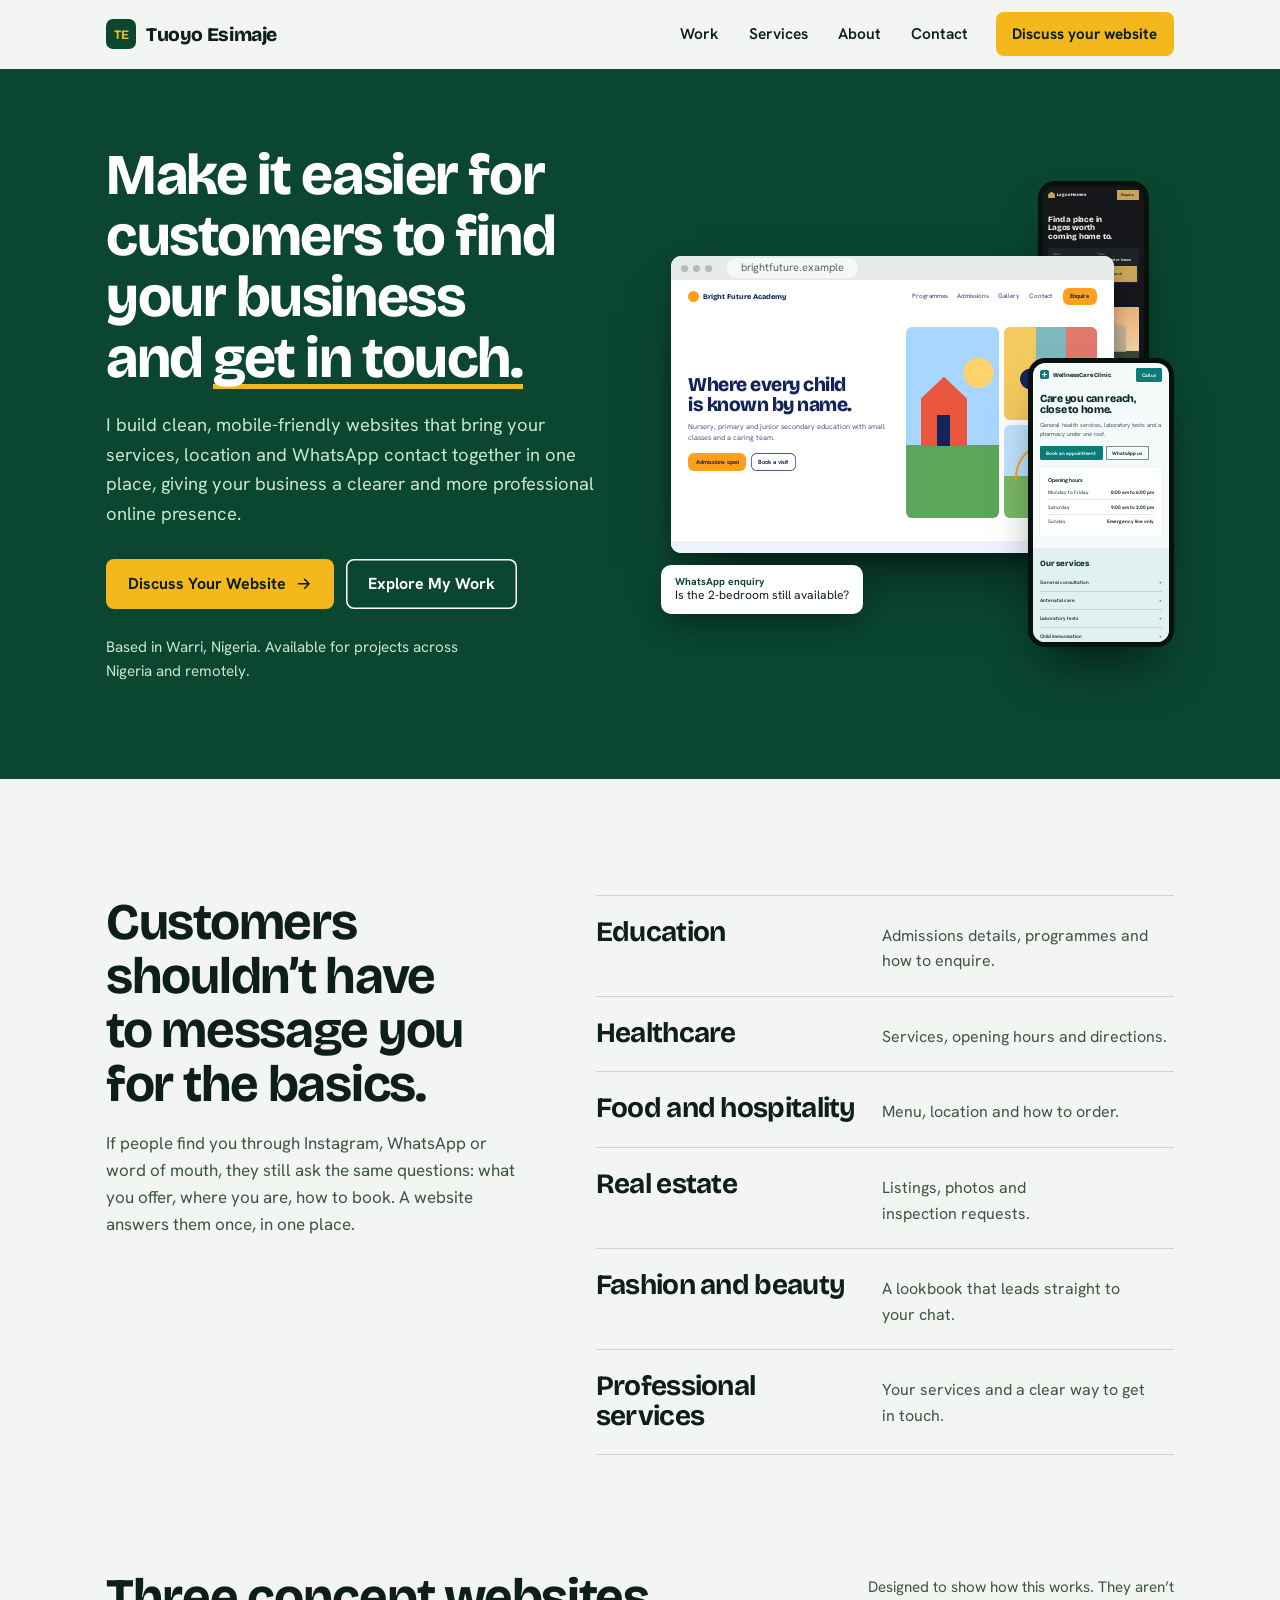
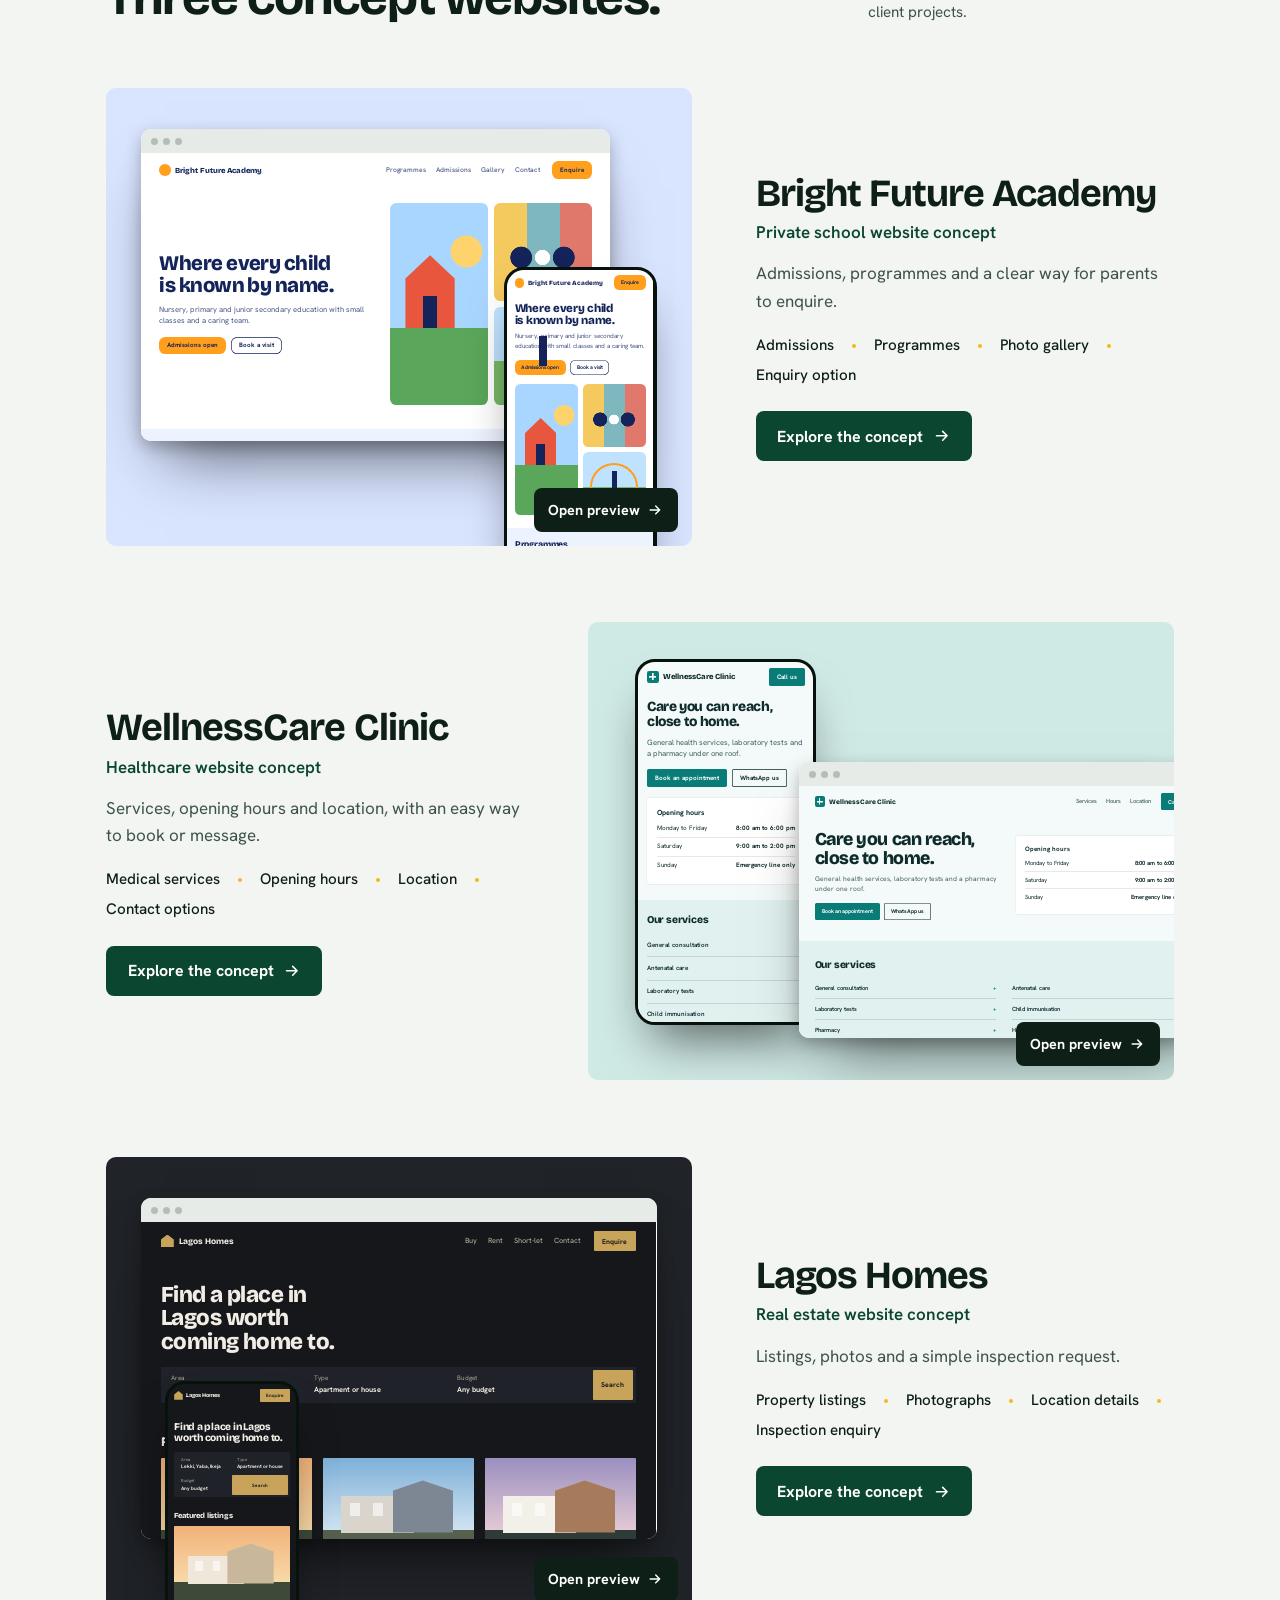
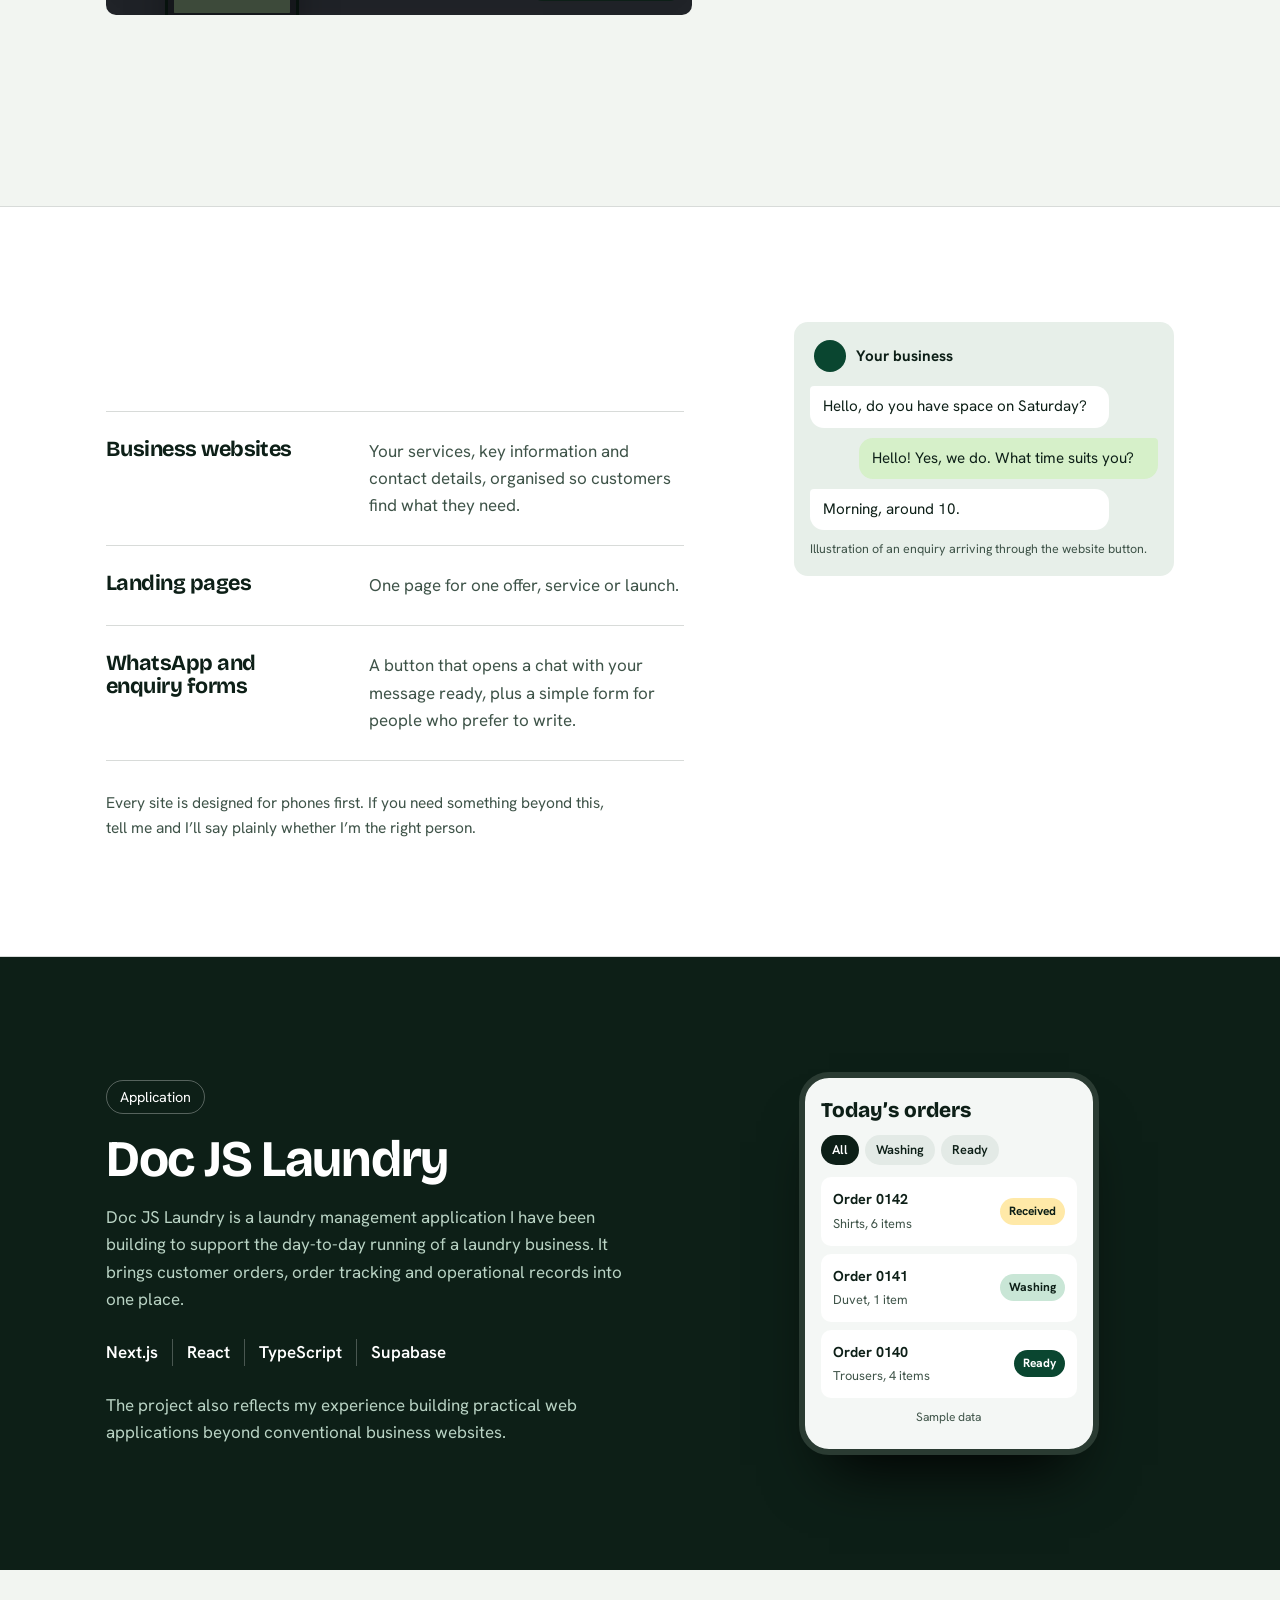
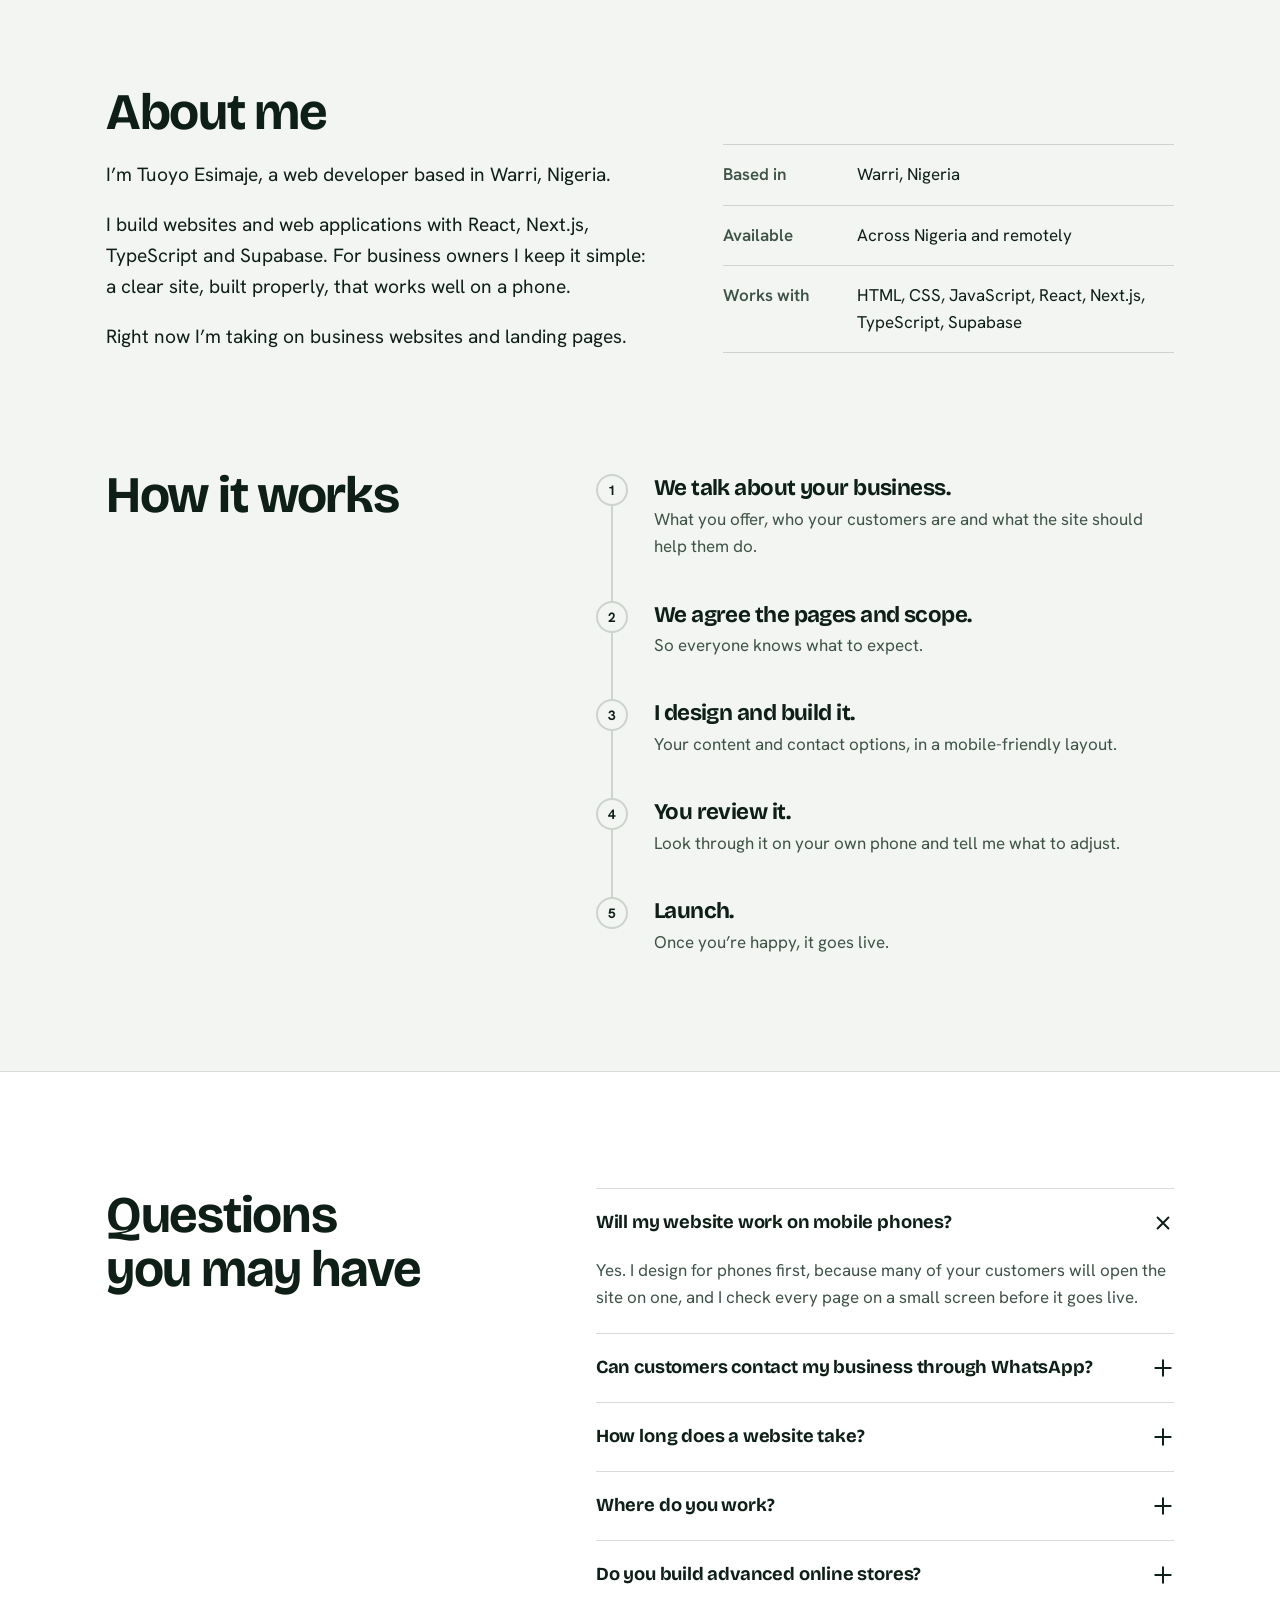
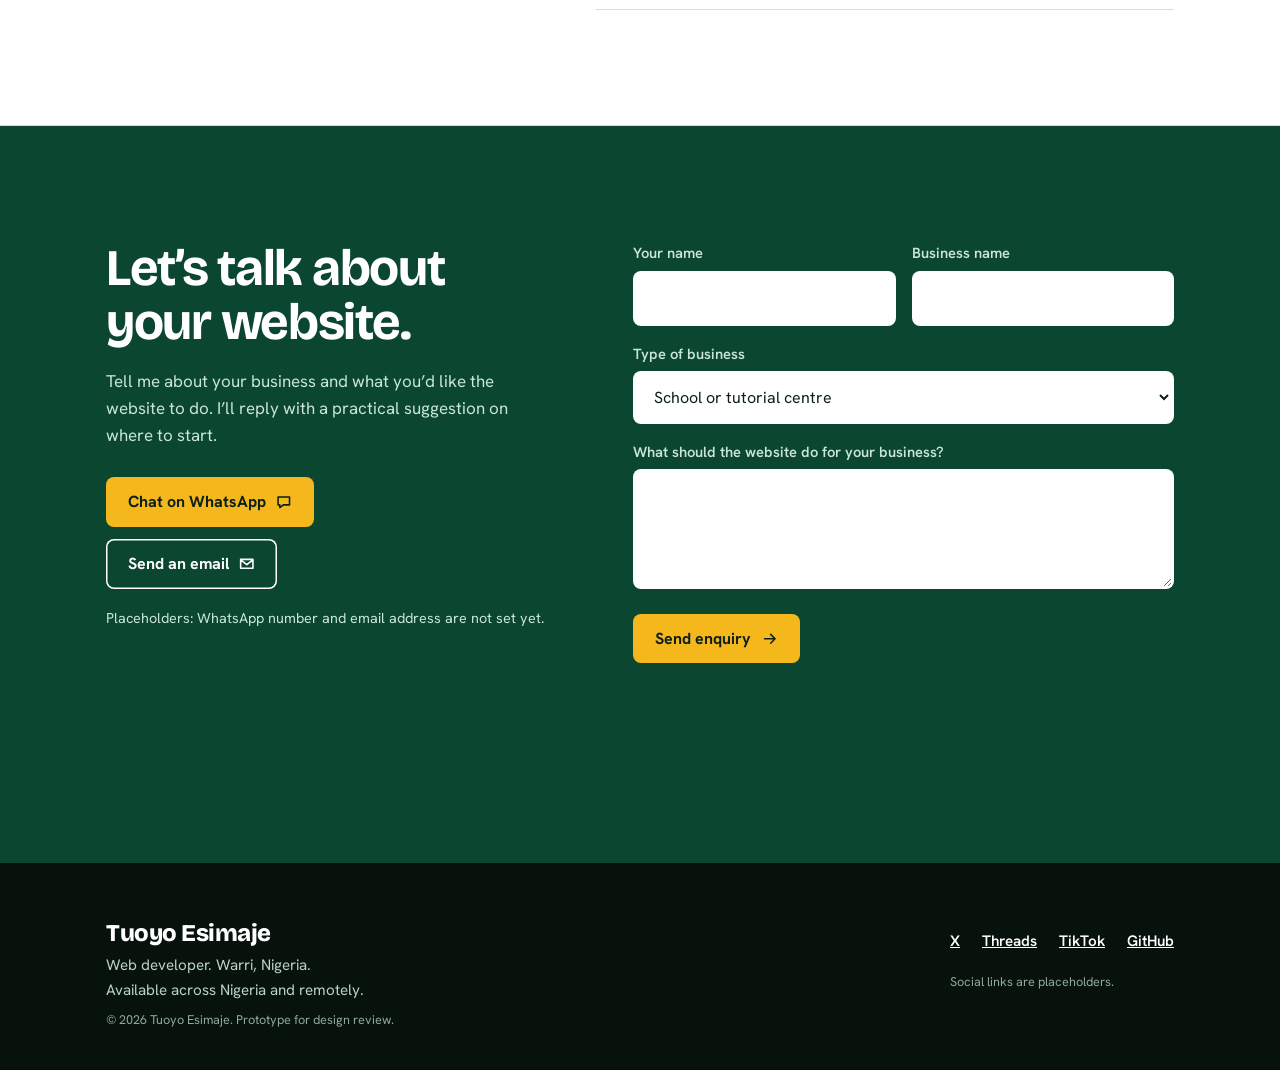
==== index.html @ 5aad0673 "ok" ====
<!doctype html>
<html lang="en">
<head>
<meta charset="utf-8">
<meta name="viewport" content="width=device-width,initial-scale=1,viewport-fit=cover">
<title>Tuoyo Esimaje | Websites for growing businesses</title>
<meta name="description" content="Clean, mobile-friendly business websites with WhatsApp enquiries built in. Based in Warri, Nigeria.">
<meta name="theme-color" content="#f2f5f1">
<link rel="preconnect" href="https://fonts.googleapis.com"><link rel="preconnect" href="https://fonts.gstatic.com" crossorigin>
<link href="https://fonts.googleapis.com/css2?family=Bricolage+Grotesque:opsz,wght@12..96,600..800&family=Hanken+Grotesk:wght@400;500;600;700&display=swap" rel="stylesheet">

<link rel="stylesheet" href="/assets/css/shared.css">
<link rel="stylesheet" href="/assets/css/portfolio.css">
</head>
<body>
<svg width="0" height="0" aria-hidden="true" class="inline-bb6a43fd"><symbol id="ar" viewBox="0 0 20 20"><path d="M4 10h12M11 5l5 5-5 5"/></symbol><symbol id="ch" viewBox="0 0 20 20"><path d="M3.5 4.5h13v9h-7l-4 3v-3h-2z"/></symbol><symbol id="ml" viewBox="0 0 20 20"><path d="M3 5h14v10H3zM3 5.5l7 5.5 7-5.5"/></symbol><symbol id="pl" viewBox="0 0 20 20"><path d="M10 3v14M3 10h14"/></symbol></svg>
<a class="skip" href="#main">Skip to content</a>
<header class="hd" id="top"><div class="w">
<a class="br" href="#top"><b>TE</b>Tuoyo Esimaje</a>
<nav class="nv" aria-label="Primary"><a href="#work">Work</a><a href="#services">Services</a><a href="#about">About</a><a href="#contact">Contact</a></nav>
<a class="btn y sm" href="#contact"><span class="lg">Discuss your website</span><span class="sh">Contact</span></a>
<button class="mb" aria-expanded="false" aria-controls="mm" aria-label="Open menu"><span></span><span></span></button>
</div></header>
<div class="mm dk" id="mm" inert><a href="#work" class="inline-c5cbe49e">Work</a><a href="#services" class="inline-3ea8828d">Services</a><a href="#about" class="inline-b9d41cea">About</a><a href="#contact" class="inline-95a02a9f">Contact</a><a class="btn y inline-a62b2819" href="#contact">Discuss your website <svg class="i"><use href="#ar"/></svg></a></div>

<main id="main">
<section class="hero dk" aria-labelledby="h1"><div class="w">
<div>
<h1 id="h1" class="e inline-c5cbe49e">Make it easier for customers to find your business and <span class="mk">get in touch.</span></h1>
<p class="s e inline-3ea8828d">I build clean, mobile-friendly websites that bring your services, location and WhatsApp contact together in one place, giving your business a clearer and more professional online presence.</p>
<div class="cta e inline-b9d41cea"><a class="btn y" href="#contact">Discuss Your Website <svg class="i"><use href="#ar"/></svg></a><a class="btn o" href="#work">Explore My Work</a></div>
<p class="sm2 e inline-95a02a9f">Based in Warri, Nigeria. Available for projects across Nigeria and remotely.</p>
</div>
<div class="stage" id="stage" aria-label="Three website concepts shown on desktop and phone screens" role="img">
<div class="ly c inline-c5cbe49e"><div class="phn"><div class="fit" data-p="homes" data-m="1"></div></div></div>
<div class="ly a inline-3ea8828d"><div class="dvd"><div class="bar"><i></i><i></i><i></i><span>brightfuture.example</span></div><div class="fit" data-p="school"></div></div></div>
<div class="ly b inline-b9d41cea"><div class="phn"><div class="fit" data-p="clinic" data-m="1"></div></div></div>
<div class="ly n inline-95a02a9f"><b>WhatsApp enquiry</b>Is the 2-bedroom still available?</div>
</div>
</div></section>

<section class="sec" aria-labelledby="hh"><div class="w hp">
<div><h2 id="hh" class="rv">Customers shouldn’t have to message you for the basics.</h2><p class="rv">If people find you through Instagram, WhatsApp or word of mouth, they still ask the same questions: what you offer, where you are, how to book. A website answers them once, in one place.</p></div>
<ul class="ix" data-st>
<li class="rv"><h3>Education</h3><p>Admissions details, programmes and how to enquire.</p></li>
<li class="rv"><h3>Healthcare</h3><p>Services, opening hours and directions.</p></li>
<li class="rv"><h3>Food and hospitality</h3><p>Menu, location and how to order.</p></li>
<li class="rv"><h3>Real estate</h3><p>Listings, photos and inspection requests.</p></li>
<li class="rv"><h3>Fashion and beauty</h3><p>A lookbook that leads straight to your chat.</p></li>
<li class="rv"><h3>Professional services</h3><p>Your services and a clear way to get in touch.</p></li>
</ul></div></section>

<section class="sec inline-4260ebea" id="work" aria-labelledby="wh"><div class="w">
<div class="wh"><h2 id="wh" class="rv">Three concept websites.</h2><p class="rv">Designed to show how this works. They aren’t client projects.</p></div>
<article class="wk" data-c="school"><div class="wkS s1 rv"><div class="dvd" inert><div class="bar"><i></i><i></i><i></i></div><div class="fit" data-p="school"></div></div><div class="phn" inert><div class="fit" data-p="school" data-m="1"></div></div><button class="ex" data-open="school">Open preview <svg class="i"><use href="#ar"/></svg></button></div>
<div class="tx rv"><h3>Bright Future Academy</h3><div class="ty">Private school website concept</div><p>Admissions, programmes and a clear way for parents to enquire.</p><ul><li>Admissions</li><li>Programmes</li><li>Photo gallery</li><li>Enquiry option</li></ul><button class="btn k" data-open="school">Explore the concept <svg class="i"><use href="#ar"/></svg></button></div></article>
<article class="wk r" data-c="clinic"><div class="wkS s2 rv"><div class="phn" inert><div class="fit" data-p="clinic" data-m="1"></div></div><div class="dvd" inert><div class="bar"><i></i><i></i><i></i></div><div class="fit" data-p="clinic"></div></div><button class="ex" data-open="clinic">Open preview <svg class="i"><use href="#ar"/></svg></button></div>
<div class="tx rv"><h3>WellnessCare Clinic</h3><div class="ty">Healthcare website concept</div><p>Services, opening hours and location, with an easy way to book or message.</p><ul><li>Medical services</li><li>Opening hours</li><li>Location</li><li>Contact options</li></ul><button class="btn k" data-open="clinic">Explore the concept <svg class="i"><use href="#ar"/></svg></button></div></article>
<article class="wk" data-c="homes"><div class="wkS s3 rv"><div class="dvd" inert><div class="bar"><i></i><i></i><i></i></div><div class="fit" data-p="homes"></div></div><div class="phn" inert><div class="fit" data-p="homes" data-m="1"></div></div><button class="ex" data-open="homes">Open preview <svg class="i"><use href="#ar"/></svg></button></div>
<div class="tx rv"><h3>Lagos Homes</h3><div class="ty">Real estate website concept</div><p>Listings, photos and a simple inspection request.</p><ul><li>Property listings</li><li>Photographs</li><li>Location details</li><li>Inspection enquiry</li></ul><button class="btn k" data-open="homes">Explore the concept <svg class="i"><use href="#ar"/></svg></button></div></article>
</div></section>

<section class="sec sv" id="services" aria-labelledby="sh"><div class="w svg">
<div><h2 id="sh" class="rv">What I build</h2>
<div class="svl" data-st>
<div class="rv"><h3>Business websites</h3><p>Your services, key information and contact details, organised so customers find what they need.</p></div>
<div class="rv"><h3>Landing pages</h3><p>One page for one offer, service or launch.</p></div>
<div class="rv"><h3>WhatsApp and enquiry forms</h3><p>A button that opens a chat with your message ready, plus a simple form for people who prefer to write.</p></div>
</div>
<p class="note rv">Every site is designed for phones first. If you need something beyond this, tell me and I’ll say plainly whether I’m the right person.</p></div>
<div class="wa rv" aria-label="Illustration of a WhatsApp enquiry"><header><i></i>Your business</header>
<div class="bub inline-c5cbe49e">Hello, do you have space on Saturday?</div><div class="bub me inline-3ea8828d">Hello! Yes, we do. What time suits you?</div><div class="bub inline-b9d41cea">Morning, around 10.</div><small>Illustration of an enquiry arriving through the website button.</small></div>
</div></section>

<section class="sec ld dk" aria-labelledby="lh"><div class="w ldg">
<div><span class="pill rv">Application</span><h2 id="lh" class="rv inline-86de7ac6">Doc JS Laundry</h2>
<p class="rv">Doc JS Laundry is a laundry management application I have been building to support the day-to-day running of a laundry business. It brings customer orders, order tracking and operational records into one place.</p>
<div class="stk rv"><span>Next.js</span><span>React</span><span>TypeScript</span><span>Supabase</span></div>
<p class="rv inline-d462248a">The project also reflects my experience building practical web applications beyond conventional business websites.</p></div>
<div class="app rv" role="img" aria-label="Sample screen from the Doc JS Laundry app"><h4>Today’s orders</h4><div class="tb"><span>All</span><span>Washing</span><span>Ready</span></div>
<div class="od"><div><b>Order 0142</b><em>Shirts, 6 items</em></div><span class="k1">Received</span></div>
<div class="od"><div><b>Order 0141</b><em>Duvet, 1 item</em></div><span class="k2">Washing</span></div>
<div class="od"><div><b>Order 0140</b><em>Trousers, 4 items</em></div><span class="k3">Ready</span></div><small>Sample data</small></div>
</div></section>

<section class="sec" id="about" aria-labelledby="ah"><div class="w ab">
<div class="bd"><h2 id="ah" class="rv">About me</h2>
<p class="rv">I’m Tuoyo Esimaje, a web developer based in Warri, Nigeria.</p>
<p class="rv">I build websites and web applications with React, Next.js, TypeScript and Supabase. For business owners I keep it simple: a clear site, built properly, that works well on a phone.</p>
<p class="rv">Right now I’m taking on business websites and landing pages.</p></div>
<dl class="rv"><div><dt>Based in</dt><dd>Warri, Nigeria</dd></div><div><dt>Available</dt><dd>Across Nigeria and remotely</dd></div><div><dt>Works with</dt><dd>HTML, CSS, JavaScript, React, Next.js, TypeScript, Supabase</dd></div></dl>
</div></section>

<section class="sec inline-4260ebea" id="process" aria-labelledby="ph"><div class="w pr">
<div><h2 id="ph" class="rv">How it works</h2><p class="rv inline-97447517">Five steps, with you involved throughout.</p></div>
<div class="tl" id="tl"><i class="fl"></i>
<div class="st" data-n="1"><h3>We talk about your business.</h3><p>What you offer, who your customers are and what the site should help them do.</p></div>
<div class="st" data-n="2"><h3>We agree the pages and scope.</h3><p>So everyone knows what to expect.</p></div>
<div class="st" data-n="3"><h3>I design and build it.</h3><p>Your content and contact options, in a mobile-friendly layout.</p></div>
<div class="st" data-n="4"><h3>You review it.</h3><p>Look through it on your own phone and tell me what to adjust.</p></div>
<div class="st" data-n="5"><h3>Launch.</h3><p>Once you’re happy, it goes live.</p></div>
</div></div></section>

<section class="sec fq" aria-labelledby="fh"><div class="w fqg">
<h2 id="fh" class="rv">Questions you may have</h2>
<div id="faq">
<div class="q o"><h3><button aria-expanded="true" aria-controls="a1" id="b1">Will my website work on mobile phones? <svg class="i"><use href="#pl"/></svg></button></h3><div class="pn2" id="a1" role="region" aria-labelledby="b1"><div><p>Yes. I design for phones first, because many of your customers will open the site on one, and I check every page on a small screen before it goes live.</p></div></div></div>
<div class="q"><h3><button aria-expanded="false" aria-controls="a2" id="b2">Can customers contact my business through WhatsApp? <svg class="i"><use href="#pl"/></svg></button></h3><div class="pn2" id="a2" role="region" aria-labelledby="b2"><div><p>Yes. I add a button that opens a WhatsApp chat with your business, with a ready-written message if you like. You will need a WhatsApp number for the business.</p></div></div></div>
<div class="q"><h3><button aria-expanded="false" aria-controls="a3" id="b3">How long does a website take? <svg class="i"><use href="#pl"/></svg></button></h3><div class="pn2" id="a3" role="region" aria-labelledby="b3"><div><p>It depends on the size of the site and how quickly your photos and information reach me. After we talk, I will give you a realistic timeframe before any work starts.</p></div></div></div>
<div class="q"><h3><button aria-expanded="false" aria-controls="a4" id="b4">Where do you work? <svg class="i"><use href="#pl"/></svg></button></h3><div class="pn2" id="a4" role="region" aria-labelledby="b4"><div><p>I’m based in Warri. I work with businesses across Nigeria and remotely, over WhatsApp, calls and email.</p></div></div></div>
<div class="q"><h3><button aria-expanded="false" aria-controls="a5" id="b5">Do you build advanced online stores? <svg class="i"><use href="#pl"/></svg></button></h3><div class="pn2" id="a5" role="region" aria-labelledby="b5"><div><p>Not at the moment. My focus is business websites and landing pages. If you need a full store, tell me what you have in mind and I’ll tell you honestly whether it’s a fit.</p></div></div></div>
</div></div></section>

<section class="sec ct dk" id="contact" aria-labelledby="ch"><div class="w ctg">
<div><h2 id="ch" class="rv">Let’s talk about your website.</h2><p class="rv">Tell me about your business and what you’d like the website to do. I’ll reply with a practical suggestion on where to start.</p>
<div class="cta rv"><a class="btn y" href="#" data-wa>Chat on WhatsApp <svg class="i"><use href="#ch"/></svg></a><a class="btn o" href="mailto:EMAIL_PLACEHOLDER@example.com" data-mail>Send an email <svg class="i"><use href="#ml"/></svg></a></div>
<p class="ph3 rv inline-efea5fc7">Placeholders: WhatsApp number and email address are not set yet.</p></div>
<form class="rv" id="f" novalidate>
<div class="half"><label for="n">Your name</label><input id="n" name="n" autocomplete="name" required></div>
<div class="half"><label for="bn">Business name</label><input id="bn" name="bn" autocomplete="organization"></div>
<div class="f"><label for="bt">Type of business</label><select id="bt"><option>School or tutorial centre</option><option>Clinic or healthcare</option><option>Restaurant or food business</option><option>Real estate</option><option>Fashion or beauty</option><option>Professional services</option><option>Other</option></select></div>
<div class="f"><label for="m">What should the website do for your business?</label><textarea id="m" required></textarea></div>
<div class="f"><button class="btn y" type="submit">Send enquiry <svg class="i"><use href="#ar"/></svg></button></div>
<p class="fm" id="fm" role="status"></p>
</form></div></section>
</main>

<footer class="ft dk"><div class="w"><div><strong>Tuoyo Esimaje</strong>Web developer. Warri, Nigeria.<br>Available across Nigeria and remotely.<small>© 2026 Tuoyo Esimaje. Prototype for design review.</small></div>
<div><ul class="so"><li><a href="#" data-ph>X</a></li><li><a href="#" data-ph>Threads</a></li><li><a href="#" data-ph>TikTok</a></li><li><a href="#" data-ph>GitHub</a></li></ul><small class="inline-11696618">Social links are placeholders.</small></div></div></footer>

<dialog id="dlg" aria-label="Website concept preview" class="dk">
<div class="dh"><div class="seg" role="group" aria-label="Choose concept"><button data-c="school" aria-pressed="true">School</button><button data-c="clinic" aria-pressed="false">Clinic</button><button data-c="homes" aria-pressed="false">Real estate</button></div>
<div class="seg" role="group" aria-label="Choose device"><button data-d="d" aria-pressed="true">Desktop</button><button data-d="p" aria-pressed="false">Phone</button></div>
<button class="x" aria-label="Close preview">&times;</button></div>
<div class="mwrap" id="mw"></div>
<div class="df"><span>Demonstration concept, not a client project. Scroll inside the preview to explore.</span><span>Esc to close</span></div></dialog>
<div class="ts" id="ts" role="status" aria-live="polite"></div>

<script src="/assets/js/portfolio.js" defer></script>
</body></html>
---- assets/css/shared.css ----
:root{--ink:#0d1f17;--mut:#3e5348;--g:#0a4630;--mint:#c9e6d6;--bg:#f2f5f1;--y:#f4b81c;--ln:rgba(13,31,23,.16);--eo:cubic-bezier(.23,1,.32,1);--d:'Bricolage Grotesque',system-ui,sans-serif;--b:'Hanken Grotesk',system-ui,sans-serif;--pad:clamp(20px,5vw,56px);--fc:#0a4630;box-sizing:border-box;padding-top:env(safe-area-inset-top,0px)}
*,*::before,*::after{box-sizing:border-box;margin:0}
html{scroll-behavior:smooth;scroll-padding-top:76px;-webkit-text-size-adjust:100%;-webkit-tap-highlight-color:transparent}
body{font:400 1.0625rem/1.6 var(--b);color:var(--ink);background:var(--bg);overflow-x:clip}
::selection{background:var(--y);color:var(--ink)}
:focus-visible{outline:3px solid var(--fc);outline-offset:3px;border-radius:4px}
.dk{--fc:var(--y)}
h1,h2,h3{font-family:var(--d);letter-spacing:-.025em;line-height:1.06;text-wrap:balance;font-weight:700}
h2{font-size:clamp(2rem,4.2vw,3.2rem)}
h3{font-size:1.35rem}
p{max-width:62ch;text-wrap:pretty}
a{color:inherit}
.w{max-width:1180px;margin:auto;padding:0 var(--pad)}
.sec{padding:clamp(64px,9vw,120px) 0}
svg.i{width:1.1em;height:1.1em;flex:none;fill:none;stroke:currentColor;stroke-width:1.8;stroke-linecap:round;stroke-linejoin:round}
.skip{position:absolute;left:12px;top:-60px;background:var(--y);padding:10px 14px;z-index:99;font-weight:700}
.skip:focus{top:12px}
.btn{display:inline-flex;align-items:center;justify-content:center;gap:.6em;font:700 1rem var(--b);padding:.9em 1.35em;min-height:48px;border-radius:8px;border:0;cursor:pointer;text-decoration:none;color:inherit;background:none;touch-action:manipulation;transition:transform .16s var(--eo),background-color .16s ease}
.btn:active{transform:scale(.97)}
.btn.y{background:var(--y);color:var(--ink)}
.btn.o{box-shadow:inset 0 0 0 1.5px currentColor}
.btn.k{background:var(--g);color:#fff}
.btn svg{transition:transform .2s var(--eo)}
.btn.sm{min-height:44px;padding:.6em 1.1em;font-size:.95rem}
---- assets/css/portfolio.css ----
*,*::before,*::after{box-sizing:border-box;margin:0}
.hd{position:sticky;top:0;z-index:50;background:var(--bg);border-bottom:1px solid transparent;transition:border-color .2s ease}
.hd.sc{border-color:var(--ln)}
.hd .w{display:flex;align-items:center;gap:28px;height:68px}
.br{font:800 1.2rem var(--d);letter-spacing:-.02em;text-decoration:none;margin-right:auto;display:flex;align-items:center;gap:10px}
.br b{width:30px;height:30px;border-radius:7px;background:var(--g);color:var(--y);display:grid;place-items:center;font-size:.8rem;letter-spacing:0}
.nv{display:flex;gap:30px}
.nv a{text-decoration:none;font-weight:600;font-size:.97rem;padding:8px 0;background:linear-gradient(var(--ink),var(--ink)) 0 100%/0 2px no-repeat;transition:background-size .25s var(--eo)}
.lg{display:none}
.sh{display:inline}
.mb{display:none;width:44px;height:44px;border:0;background:none;cursor:pointer;position:relative}
.mb span{position:absolute;left:11px;right:11px;height:2px;background:var(--ink);transition:transform .3s var(--eo),top .3s var(--eo)}
.mb span:first-child{top:18px}
.mb span:last-child{top:26px}
.mb[aria-expanded=true] span:first-child{top:22px;transform:rotate(45deg)}
.mb[aria-expanded=true] span:last-child{top:22px;transform:rotate(-45deg)}
.mm{position:fixed;inset:0;z-index:40;background:var(--g);color:#fff;padding:96px var(--pad) 40px;display:flex;flex-direction:column;gap:6px;visibility:hidden;clip-path:inset(0 0 100% 0);transition:clip-path .22s var(--eo),visibility 0s .22s}
.mm.o{visibility:visible;clip-path:inset(0);transition:clip-path .45s var(--eo)}
.mm a{font:700 2.2rem var(--d);letter-spacing:-.02em;text-decoration:none;padding:8px 0;opacity:0;translate:0 14px;transition:opacity .15s,translate .15s}
.mm.o a{opacity:1;translate:none;transition:opacity .4s var(--eo),translate .5s var(--eo);transition-delay:calc(var(--i)*55ms + 140ms)}
.mm .btn{margin-top:20px;align-self:flex-start;font:700 1rem var(--b)}
.hero{background:var(--g);color:#fff;overflow:clip}
.hero .w{display:grid;grid-template-columns:1.02fr 1fr;gap:clamp(24px,4vw,64px);align-items:center;padding-top:clamp(36px,6vw,76px);padding-bottom:clamp(56px,8vw,96px)}
.hero h1{font-size:clamp(2.15rem,4.5vw,3.7rem);font-weight:750;margin-bottom:22px}
.hero p.s{color:var(--mint);font-size:1.15rem;margin-bottom:30px}
.mk{background:linear-gradient(var(--y),var(--y)) 0 94%/0 .09em no-repeat;animation:mk .9s var(--eo) 1.1s forwards}
@keyframes mk{to{background-size:100% .09em}}
.cta{display:flex;gap:12px;flex-wrap:wrap}
.hero .cta .o{color:#fff}
.sm2{margin-top:26px;color:var(--mint);font-size:.95rem;max-width:44ch}
.e{animation:up .8s var(--eo) both;animation-delay:calc(var(--i)*75ms + 80ms)}
@keyframes up{from{opacity:0;transform:translateY(18px)}}
.stage{position:relative;aspect-ratio:1.08;--px:0;--py:0;container-type:inline-size}
.ly{position:absolute;translate:calc(var(--px)*var(--k,1)*1px) calc(var(--py)*var(--k,1)*1px);transition:translate .4s var(--eo);animation:rise 1s var(--eo) both;animation-delay:calc(.3s + var(--i)*.14s)}
@keyframes rise{from{opacity:0;transform:translateY(40px) scale(.97)}}
.ly.a{left:0;top:16%;width:88%;--k:-.5}
.ly.b{right:0;bottom:0;width:29%;--k:1.2}
.ly.c{right:5%;top:0;width:22%;--k:.5}
.ly.n{left:-2%;bottom:7%;--k:1.6;background:#fff;color:var(--ink);padding:10px 14px;border-radius:10px;font-size:max(.62rem,2.4cqw);line-height:1.3;box-shadow:0 14px 30px -8px rgba(0,0,0,.45);max-width:42%}
.n b{display:block;font-size:.85em;color:var(--g)}
.dvd{background:#fff;border-radius:10px;overflow:hidden;box-shadow:0 36px 60px -24px rgba(0,0,0,.6),0 6px 16px rgba(0,0,0,.25)}
.bar{height:24px;background:#e6ebe8;display:flex;gap:5px;align-items:center;padding:0 10px;color:#5b6a62;font-size:11px}
.bar i{width:7px;height:7px;border-radius:50%;background:#b4beb8}
.bar span{margin-left:10px;background:#f6f8f7;padding:1px 14px;border-radius:9px}
.dvd .fit{aspect-ratio:1040/640}
.phn{border:max(3px,.5cqw) solid #07120d;border-radius:clamp(14px,3.4cqw,26px);overflow:hidden;background:#07120d;box-shadow:0 30px 50px -18px rgba(0,0,0,.6)}
.phn .fit{aspect-ratio:390/800}
.ly.b .phn,.ly.c .phn{border-width:max(3px,1.1cqw)}
.ly.b>.phn{animation:fl 7s ease-in-out 1.8s infinite}
@keyframes fl{50%{transform:translateY(-6px)}}
.fit{overflow:hidden;position:relative}
.hp{display:grid;grid-template-columns:5fr 7fr;gap:clamp(32px,6vw,96px)}
.hp p{color:var(--mut);margin-top:18px}
.ix{list-style:none;padding:0;border-top:1px solid var(--ln)}
.ix li{display:grid;grid-template-columns:minmax(0,1fr) minmax(0,1.1fr);gap:20px;align-items:baseline;padding:22px 0;border-bottom:1px solid var(--ln);background:linear-gradient(90deg,rgba(10,70,48,.07),rgba(10,70,48,.07)) 0 0/0 100% no-repeat;transition:background-size .35s var(--eo)}
.ix h3{font-size:clamp(1.3rem,2.4vw,1.75rem);transition:translate .3s var(--eo)}
.ix p{margin:0;color:var(--mut);font-size:1rem}
.wh{display:flex;justify-content:space-between;align-items:end;gap:24px;flex-wrap:wrap;margin-bottom:clamp(36px,5vw,64px)}
.wh p{color:var(--mut);font-size:.95rem;max-width:34ch}
.wk{display:grid;grid-template-columns:7fr 5fr;gap:clamp(24px,5vw,72px);align-items:center;margin-bottom:clamp(40px,6vw,88px)}
.wk.r{grid-template-columns:5fr 7fr}
.wk.r .tx{order:-1}
.wkS{position:relative;aspect-ratio:1.28;border-radius:10px;cursor:pointer;overflow:hidden;container-type:inline-size}
.wkS .dvd,.wkS .phn{position:absolute;transition:transform .5s var(--eo)}
.s1{background:#d9e4ff}
.s1 .dvd{left:6%;top:9%;width:80%}
.s1 .phn{right:6%;bottom:-6%;width:26%}
.s2{background:#cfe9e5}
.s2 .phn{left:8%;top:8%;width:31%}
.s2 .dvd{right:-6%;bottom:9%;width:70%}
.s3{background:#202328}
.s3 .dvd{left:6%;right:6%;top:9%}
.s3 .phn{left:10%;bottom:-8%;width:23%}
.ex{position:absolute;right:14px;bottom:14px;background:var(--ink);color:#fff;border:0;border-radius:8px;padding:.6em 1em;font:700 .9rem var(--b);min-height:44px;cursor:pointer;display:flex;gap:.5em;align-items:center;z-index:3;transition:transform .16s var(--eo)}
.ex:active{transform:scale(.97)}
.tx h3{font-size:clamp(1.7rem,3vw,2.4rem);margin-bottom:6px}
.tx .ty{font-weight:600;color:var(--g);margin-bottom:14px}
.tx p{color:var(--mut)}
.tx ul{list-style:none;padding:0;margin:18px 0 24px;display:flex;flex-wrap:wrap;gap:6px 18px;font-size:.95rem;font-weight:500}
.tx li:not(:last-child)::after{content:"";display:inline-block;width:4px;height:4px;border-radius:50%;background:var(--y);margin-left:18px;vertical-align:middle}
.sv{background:#fff;border-block:1px solid var(--ln)}
.svg{display:grid;grid-template-columns:7fr 5fr;gap:clamp(32px,6vw,96px);align-items:start}
.svl{margin-top:34px;border-top:1px solid var(--ln)}
.svl div{padding:26px 0;border-bottom:1px solid var(--ln);display:grid;grid-template-columns:minmax(0,1fr) minmax(0,1.3fr);gap:20px}
.svl p{color:var(--mut);margin:0}
.wa{background:#e7efe9;border-radius:14px;padding:16px;font-size:.95rem;max-width:380px;justify-self:end;width:100%}
.wa header{display:flex;align-items:center;gap:10px;padding:2px 4px 14px;font-weight:700}
.wa header i{width:32px;height:32px;border-radius:50%;background:var(--g);display:block}
.bub{background:#fff;border-radius:4px 14px 14px 14px;padding:10px 13px;margin-bottom:10px;max-width:86%;line-height:1.4;opacity:0;translate:0 10px;transition:opacity .5s var(--eo),translate .5s var(--eo);transition-delay:calc(var(--i)*400ms + 300ms)}
.bub.me{background:#d6f0c9;margin-left:auto;border-radius:14px 4px 14px 14px}
.in .bub{opacity:1;translate:none}
.wa small{display:block;color:var(--mut);margin-top:6px;font-size:.78rem}
.note{margin-top:30px;max-width:56ch;color:var(--mut);font-size:.97rem}
.ld{background:var(--ink);color:#fff}
.ldg{display:grid;grid-template-columns:6fr 5fr;gap:clamp(32px,6vw,96px);align-items:center}
.ld p{color:#b9d3c4;margin-top:18px}
.stk{display:flex;flex-wrap:wrap;gap:8px 0;margin:26px 0;font-weight:600}
.stk span{padding-right:14px;margin-right:14px;border-right:1px solid rgba(255,255,255,.25)}
.stk span:last-child{border:0}
.pill{display:inline-block;border:1px solid rgba(255,255,255,.3);border-radius:99px;padding:.3em .9em;font-size:.9rem;color:#fff}
.app{width:min(300px,100%);margin:auto;background:#f4f7f5;color:var(--ink);border-radius:30px;padding:18px 16px 22px;border:6px solid #2a3b32;box-shadow:0 40px 60px -30px #000;font-size:.9rem}
.app h4{font:800 1.3rem var(--d);margin:2px 0 12px}
.app .tb{display:flex;gap:6px;margin-bottom:12px}
.app .tb span{padding:5px 11px;border-radius:99px;background:#e3eae6;font-weight:600;font-size:.8rem}
.app .tb span:first-child{background:var(--ink);color:#fff}
.od{background:#fff;border-radius:10px;padding:11px 12px;margin-bottom:8px;display:flex;justify-content:space-between;align-items:center;gap:8px}
.od b{display:block;font-variant-numeric:tabular-nums}
.od em{font-style:normal;color:var(--mut);font-size:.8rem}
.od span{font-size:.75rem;font-weight:700;padding:4px 9px;border-radius:99px;white-space:nowrap}
.k1{background:#ffe9a8}
.k2{background:#c9e6d6}
.k3{background:var(--g);color:#fff}
.app small{display:block;text-align:center;color:var(--mut);margin-top:10px;font-size:.75rem}
.ab{display:grid;grid-template-columns:6fr 5fr;gap:clamp(32px,6vw,96px)}
.ab .bd p{font-size:1.2rem;margin-top:20px;color:var(--ink)}
.ab dl{border-top:1px solid var(--ln);align-self:end}
.ab dl div{display:grid;grid-template-columns:7.5rem 1fr;gap:14px;padding:16px 0;border-bottom:1px solid var(--ln)}
.ab dt{color:var(--mut);font-weight:600}
.ab dd{margin:0}
.pr{display:grid;grid-template-columns:5fr 7fr;gap:clamp(32px,6vw,96px)}
.tl{position:relative;padding-left:58px;margin-top:6px}
.tl::before,.fl{content:"";position:absolute;left:15px;top:14px;bottom:30px;width:2px;background:var(--ln)}
.fl{background:var(--g);transform-origin:top;transform:scaleY(var(--p,0))}
.st{position:relative;padding-bottom:40px}
.st:last-child{padding-bottom:0}
.st::before{content:attr(data-n);position:absolute;left:-58px;top:0;width:32px;height:32px;border-radius:50%;display:grid;place-items:center;background:var(--bg);border:2px solid var(--ln);font:700 .85rem var(--b);transition:background-color .3s ease,color .3s ease,border-color .3s ease}
.st.on::before{background:var(--g);border-color:var(--g);color:#fff}
.st h3{font-size:1.4rem;padding-top:2px}
.st p{color:var(--mut);margin-top:6px}
.fq{background:#fff;border-block:1px solid var(--ln)}
.fqg{display:grid;grid-template-columns:5fr 7fr;gap:clamp(32px,6vw,96px)}
.q{border-bottom:1px solid var(--ln)}
.q:first-child{border-top:1px solid var(--ln)}
.q button{all:unset;box-sizing:border-box;width:100%;display:flex;justify-content:space-between;align-items:center;gap:20px;padding:22px 0;cursor:pointer;font:700 1.15rem/1.3 var(--d);letter-spacing:-.01em}
.q button:focus-visible{outline:3px solid var(--fc)}
.q svg{width:22px;height:22px;transition:rotate .3s var(--eo)}
.q [aria-expanded=true] svg{rotate:45deg}
.pn2{display:grid;grid-template-rows:0fr;transition:grid-template-rows .35s var(--eo)}
.q.o .pn2{grid-template-rows:1fr}
.pn2>div{overflow:hidden}
.pn2 p{padding-bottom:22px;color:var(--mut)}
.ct{background:var(--g);color:#fff}
.ctg{display:grid;grid-template-columns:5fr 6fr;gap:clamp(32px,6vw,96px)}
.ct p{color:var(--mint);margin:18px 0 28px}
.ct .cta{flex-direction:column;align-items:flex-start}
.ct .cta .o{color:#fff}
.ph3{font-size:.9rem;color:var(--mint);margin-top:6px}
form{display:grid;gap:16px;grid-template-columns:1fr 1fr}
form .f{grid-column:1/-1}
.half{grid-column:span 1}
label{display:block;font-weight:600;font-size:.92rem;margin-bottom:6px;color:var(--mint)}
input,select,textarea{width:100%;font:inherit;font-size:1rem;color:var(--ink);background:#fff;border:2px solid transparent;border-radius:8px;padding:.8em .9em;min-height:48px;caret-color:var(--g);accent-color:var(--g)}
textarea{min-height:120px;resize:vertical}
input:focus-visible,select:focus-visible,textarea:focus-visible{outline:3px solid var(--y);outline-offset:2px}
input:user-invalid{border-color:#ffb4a2}
.fm{grid-column:1/-1;font-size:.95rem;color:var(--mint);min-height:1.5em}
.ft{background:#07120d;color:#b9d3c4;padding:56px 0 calc(40px + env(safe-area-inset-bottom,0px));font-size:.95rem}
.ft .w{display:grid;grid-template-columns:1fr auto;gap:32px}
.ft strong{display:block;font:800 1.5rem var(--d);color:#fff;margin-bottom:6px;letter-spacing:-.02em}
.so{display:flex;gap:6px 22px;flex-wrap:wrap;list-style:none;padding:0;margin:0 0 8px}
.so a{display:inline-block;padding:10px 0;color:#fff;font-weight:600}
.ft small{display:block;margin-top:8px;color:#8fa99a}
.ts{position:fixed;left:50%;bottom:calc(20px + env(safe-area-inset-bottom,0px));translate:-50% 20px;opacity:0;background:var(--ink);color:#fff;padding:12px 18px;border-radius:10px;z-index:200;max-width:min(92vw,440px);font-size:.95rem;pointer-events:none;transition:opacity .2s ease,translate .3s var(--eo)}
.ts.o{opacity:1;translate:-50% 0}
dialog{border:0;padding:0;margin:auto;width:min(1120px,96vw);height:min(860px,94dvh);border-radius:12px;background:#17221c;color:#fff;overflow:hidden;opacity:0;transform:scale(.96);transition:opacity .22s ease,transform .3s var(--eo),overlay .3s allow-discrete,display .3s allow-discrete}
dialog[open]{opacity:1;transform:none;display:flex;flex-direction:column}
@starting-style{dialog[open]{opacity:0;transform:scale(.96)}}
dialog::backdrop{background:rgba(5,12,8,.7);transition:opacity .25s ease}
.dh{display:flex;align-items:center;gap:10px;padding:12px 14px;flex-wrap:wrap}
.seg{display:flex;background:#0c1510;border-radius:9px;padding:3px}
.seg button{border:0;background:none;color:#c9e6d6;font:600 .9rem var(--b);padding:9px 14px;border-radius:7px;cursor:pointer;min-height:40px;transition:background-color .15s ease,color .15s ease}
.seg button[aria-pressed=true]{background:#fff;color:var(--ink)}
.dh .x{margin-left:auto;width:44px;height:44px;border:0;background:none;color:#fff;cursor:pointer;font-size:1.6rem;line-height:1}
.mwrap{flex:1;min-height:0;display:flex;justify-content:center;padding:0 14px;background:#17221c}
.mwrap>.dvd{width:100%;display:flex;flex-direction:column;border-radius:10px 10px 0 0}
.mwrap .mf{flex:1;overflow-y:auto;overflow-x:hidden;background:#fff}
.mwrap>.phn{height:100%;aspect-ratio:390/800;max-width:100%;border-radius:30px 30px 0 0;border-bottom:0;display:flex;border-width:8px}
.mwrap>.phn .mf{flex:1;overflow-y:auto;overflow-x:hidden;background:#fff}
.df{padding:10px 16px calc(10px + env(safe-area-inset-bottom,0px));font-size:.85rem;color:#a9c4b4;display:flex;justify-content:space-between;gap:12px;flex-wrap:wrap}
.pv{width:1040px;font:15px/1.5 var(--b);background:var(--pb);color:var(--pi);text-align:left;--pt:#fff;cursor:default}
.pv.m{width:390px;font-size:14px}
.pv *{margin:0}
.pv p{color:var(--pm);max-width:none}
.t1{--pb:#fff;--pi:#14245a;--pa:#ff9f1c;--pt:#14245a;--ps:#edf2ff;--pm:#4a5a86;--pr:14px}
.t2{--pb:#f4faf9;--pi:#0e2b2b;--pa:#0a7c78;--ps:#e0f1ef;--pm:#41605f;--pr:4px}
.t3{--pb:#15171b;--pi:#f1ede4;--pa:#c8a45a;--pt:#15171b;--ps:#1f2228;--pm:#a7a393;--pr:2px}
.pn3{display:flex;align-items:center;gap:26px;padding:18px 40px}
.pn3 b{font:800 17px var(--d);display:flex;align-items:center;gap:10px;margin-right:auto}
.lo{width:26px;height:26px;border-radius:50%;background:var(--pa);display:inline-block;flex:none}
.t2 .lo{border-radius:5px;background:linear-gradient(var(--pb),var(--pb)) 50% 50%/60% 14% no-repeat,linear-gradient(var(--pb),var(--pb)) 50% 50%/14% 60% no-repeat,var(--pa)}
.t3 .lo{border-radius:0;clip-path:polygon(0 38%,50% 0,100% 38%,100% 100%,0 100%)}
.pl{display:flex;gap:22px;color:var(--pm);font-weight:500}
.pb3{font:700 14px var(--b);padding:11px 18px;border:0;border-radius:var(--pr);background:var(--pa);color:var(--pt);cursor:pointer}
.pb3.o{background:none;box-shadow:inset 0 0 0 1.5px currentColor;color:inherit}
.pv h4{font:800 46px/1.04 var(--d);letter-spacing:-.025em;text-wrap:balance}
.pv h5{font:800 26px var(--d);letter-spacing:-.02em;margin-bottom:18px}
.pv h6{font:700 16px var(--b)}
.pgh{display:grid;grid-template-columns:1.05fr 1fr;gap:40px;padding:34px 40px 54px;align-items:center}
.pgh p{margin-top:16px;font-size:17px}
.bt3{display:flex;gap:10px;margin-top:22px;flex-wrap:wrap}
.ps3{padding:44px 40px}
.ps3.a{background:var(--ps)}
.g3{display:grid;grid-template-columns:repeat(3,1fr);gap:22px}
.g2{display:grid;grid-template-columns:1fr 1fr;gap:40px}
.m .pn3{padding:14px 20px}
.m .pl{display:none}
.m .ps3{padding:30px 20px}
.m .pgh{grid-template-columns:1fr;padding:18px 20px 34px;gap:24px}
.m .g3,.m .g2{grid-template-columns:1fr;gap:18px}
.pv.m h4{font-size:31px}
.m h5{font-size:23px}
.ig{display:block;position:relative;overflow:hidden;aspect-ratio:4/3;border-radius:var(--pr);background:#9fd0ff}
.ig::before,.ig::after{content:"";position:absolute}
.sc1{background:radial-gradient(circle at 78% 24%,#ffd36b 0 9%,transparent 9.5%),linear-gradient(#a9d6ff 0 62%,#5aa65a 62%)}
.sc1::after{left:16%;bottom:38%;width:50%;height:36%;background:#e8573d;clip-path:polygon(0 32%,50% 0,100% 32%,100% 100%,0 100%)}
.sc1::before{left:34%;bottom:38%;width:14%;height:16%;background:#14245a;z-index:1}
.sc2{background:linear-gradient(90deg,#f4c95d 0 34%,#7fb7be 34% 67%,#e0786b 67%)}
.sc2::after{inset:30% 14% 18%;background:radial-gradient(circle at 20% 50%,#14245a 0 17%,transparent 18%),radial-gradient(circle at 50% 50%,#fff 0 17%,transparent 18%),radial-gradient(circle at 80% 50%,#14245a 0 17%,transparent 18%)}
.sc3{background:linear-gradient(#bfe3ff 0 55%,#79b866 55%)}
.sc3::after{left:12%;right:12%;bottom:40%;height:42%;border:7px solid #ff9f1c;border-bottom:0;border-radius:99px 99px 0 0}
.sc3::before{left:46%;bottom:40%;width:8%;height:30%;background:#14245a;z-index:1}
.t1 .ig{aspect-ratio:1/1}
.t1 .ph-i{display:grid;grid-template-columns:1fr 1fr;gap:12px}
.t1 .ph-i .ig:first-child{grid-row:span 2;aspect-ratio:auto}
.stp{display:grid;grid-template-columns:repeat(3,1fr);gap:22px}
.m .stp{grid-template-columns:1fr}
.stp div{border-top:3px solid var(--pa);padding-top:12px}
.stp b{display:block;font-size:16px}
.qb{display:flex;justify-content:space-between;align-items:center;gap:20px;padding:28px 40px;background:var(--pi);color:var(--pb);flex-wrap:wrap}
.qb h5{margin:0;color:inherit}
.m .qb{padding:24px 20px}
.qb .pb3{background:var(--pa);color:var(--pt)}
.t3 .qb{background:var(--pa);color:#15171b}
.t3 .qb .pb3{background:#15171b;color:#f1ede4}
.hr{background:#fff;border-radius:var(--pr);padding:22px;box-shadow:0 0 0 1px rgba(14,43,43,.1)}
.hr div{display:flex;justify-content:space-between;gap:12px;padding:9px 0;border-bottom:1px solid rgba(14,43,43,.1)}
.hr div:last-child{border:0}
.hr h6{margin-bottom:6px}
.sl{display:grid;grid-template-columns:1fr 1fr;gap:0 40px;list-style:none;padding:0}
.sl li{padding:14px 0;border-bottom:1px solid rgba(14,43,43,.14);font-weight:600;display:flex;justify-content:space-between}
.sl li::after{content:"+";color:var(--pa)}
.m .sl{grid-template-columns:1fr}
.mp{aspect-ratio:16/10;border-radius:var(--pr);background:linear-gradient(90deg,transparent 49%,#fff 49% 51%,transparent 51%) 0 0/34% 100%,linear-gradient(transparent 46%,#fff 46% 49%,transparent 49%) 0 0/100% 38%,#cfe3df;position:relative}
.mp::after{content:"";position:absolute;left:52%;top:30%;width:26px;height:26px;border-radius:50% 50% 50% 0;rotate:-45deg;background:var(--pa);box-shadow:0 0 0 6px rgba(10,124,120,.2)}
.sb{display:grid;grid-template-columns:1fr 1fr 1fr auto;gap:2px;background:var(--ps);border-radius:var(--pr);padding:6px;margin-top:26px}
.sb span{padding:10px 14px;color:var(--pm);font-size:13px}
.sb b{display:block;color:var(--pi);font-size:15px}
.m .sb{grid-template-columns:1fr 1fr}
.ig.h{background:linear-gradient(var(--s1),var(--s2) 64%,var(--gr) 64%)}
.ig.h::before{left:12%;bottom:34%;width:48%;height:32%;background:linear-gradient(90deg,transparent 0 12%,rgba(255,255,255,.6) 12% 26%,transparent 26% 44%,rgba(255,255,255,.6) 44% 58%,transparent 58%) 0 30%/100% 36% no-repeat,var(--w)}
.ig.h::after{left:46%;bottom:34%;width:40%;height:46%;background:var(--w2);clip-path:polygon(0 20%,50% 0,100% 20%,100% 100%,0 100%)}
.h1{--s1:#f0b27a;--s2:#f8d9a8;--gr:#3d4a3a;--w:#efe7da;--w2:#c9b79c}
.h2{--s1:#7fb0d8;--s2:#cfe3f2;--gr:#55604f;--w:#d9d4cc;--w2:#7d8794}
.h3{--s1:#9a8fc0;--s2:#e3c9d4;--gr:#2f3b36;--w:#f3efe9;--w2:#a67b5b}
.lc b{font:800 21px var(--d);display:block;margin-top:12px;font-variant-numeric:tabular-nums}
.lc h6{margin:2px 0}
.lc p{font-size:13px}
.lc .pb3{margin-top:12px;width:100%}
.t3 .lc .pb3{background:none;box-shadow:inset 0 0 0 1.5px var(--pa);color:var(--pa)}
@media(hover:hover)and(pointer:fine){
.btn.y:hover{background:#ffc83a}.btn:hover svg{transform:translateX(3px)}.hero .btn.o:hover,.ct .btn.o:hover{background:rgba(255,255,255,.1)}.btn.k:hover{background:#0e5a3e}
.nv a:hover{background-size:100% 2px}
.ix li:hover{background-size:100% 100%}.ix li:hover h3{translate:10px 0}
.wkS:hover .phn{transform:translateY(-8px)}.wkS:hover .dvd{transform:scale(1.015)}
.ex:hover{background:var(--g)}.seg button:hover{color:#fff}.seg button[aria-pressed=true]:hover{color:var(--ink)}
.pb3:hover{filter:brightness(1.06)}}
@media(max-width:900px){
.nv{display:none}.mb{display:block}
.hero .w,.hp,.wk,.wk.r,.svg,.ldg,.ab,.pr,.fqg,.ctg{grid-template-columns:1fr}
.wk.r .tx{order:0}.wa{justify-self:start}
.ft .w{grid-template-columns:1fr}.stage{max-width:620px}
.svl div,.ix li{grid-template-columns:1fr;gap:6px}
}
@media(max-width:560px){form{grid-template-columns:1fr}.half{grid-column:1/-1}.ab dl div{grid-template-columns:1fr;gap:2px}.wkS{aspect-ratio:1.1}.dh{gap:6px}.seg button{padding:9px 10px;font-size:.85rem}.df span:last-child{display:none}.cta .btn{width:100%}}
@media(min-width:561px){.lg{display:inline}.sh{display:none}}
.js .rv{opacity:0;translate:0 22px;transition:opacity .7s var(--eo),translate .8s var(--eo);transition-delay:var(--dl,0s)}
.js .rv.in{opacity:1;translate:none}
@media(prefers-color-scheme:dark){:root:not([data-theme="light"]){color-scheme:light}}
@media(prefers-reduced-motion:reduce){
html{scroll-behavior:auto}
.e,.ly,.mk{animation:none}.mk{background-size:100% .09em}
.ly.b>.phn{animation:none}.ly{translate:none!important}
.js .rv{translate:none;transition:opacity .2s ease}
.mm{clip-path:none;opacity:0;transition:opacity .2s ease,visibility 0s .2s}.mm.o{opacity:1;transition:opacity .2s ease}
.mm a,.mm.o a{translate:none;transition:opacity .2s ease;transition-delay:0s}
.bub{translate:none;transition:opacity .2s ease;transition-delay:0s}
.wkS .phn,.wkS .dvd,.ts,dialog{transition-property:opacity}.wkS:hover .phn,.wkS:hover .dvd{transform:none}
.ix li:hover h3{translate:none}.pn2{transition:none}.fl{transition:none}dialog{transform:none}.ts{translate:-50% 0}}
.inline-bb6a43fd{position:absolute}
.inline-c5cbe49e{--i:0}
.inline-3ea8828d{--i:1}
.inline-b9d41cea{--i:2}
.inline-95a02a9f{--i:3}
.inline-a62b2819{--i:4}
.inline-4260ebea{padding-top:0}
.inline-86de7ac6{margin-top:18px}
.inline-d462248a{margin-top:0}
.inline-97447517{color:var(--mut);margin-top:18px}
.inline-efea5fc7{margin:16px 0 0}
.inline-11696618{margin:0}
.inline-f9e450a4{grid-template-columns:1fr;padding-top:46px}
.inline-6ec553ab{max-width:16ch}
.inline-54dca8b5{padding-top:8px}
.inline-fab9735a{margin-top:18px;font-size:12px}
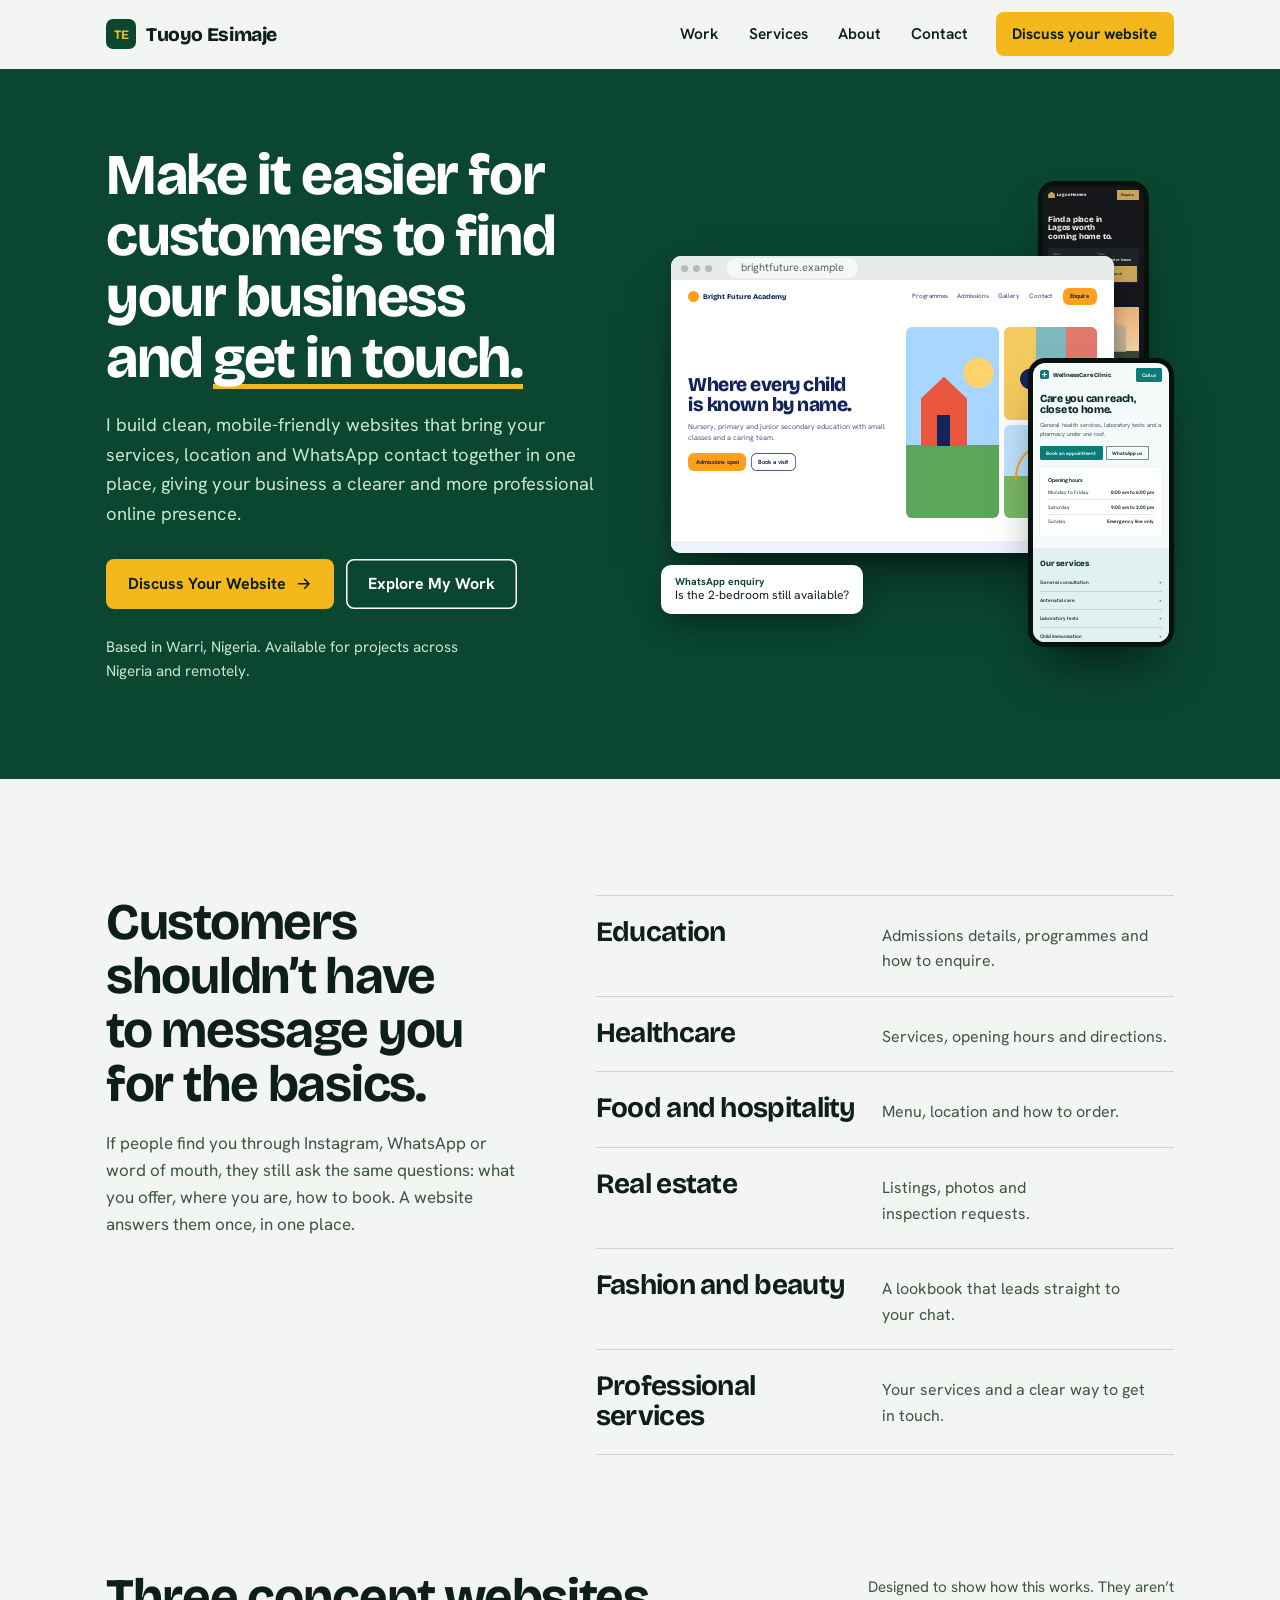
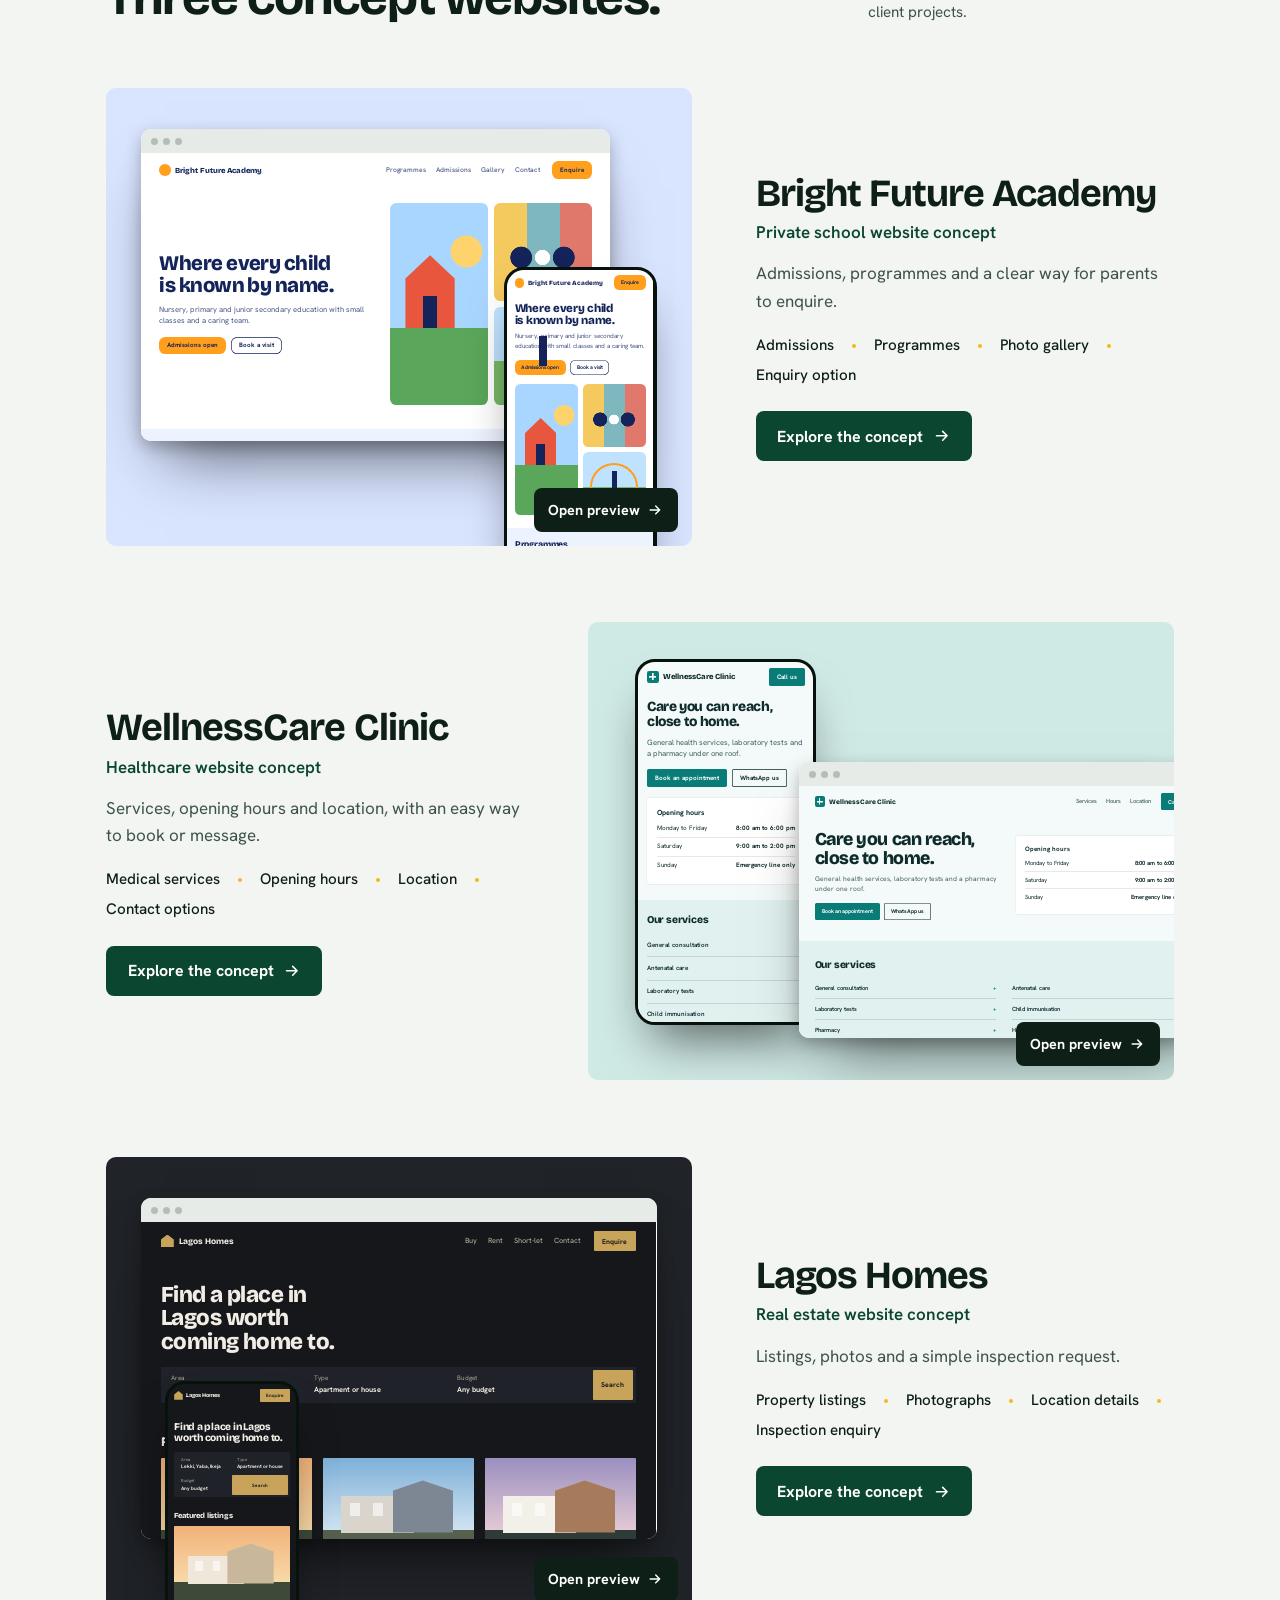
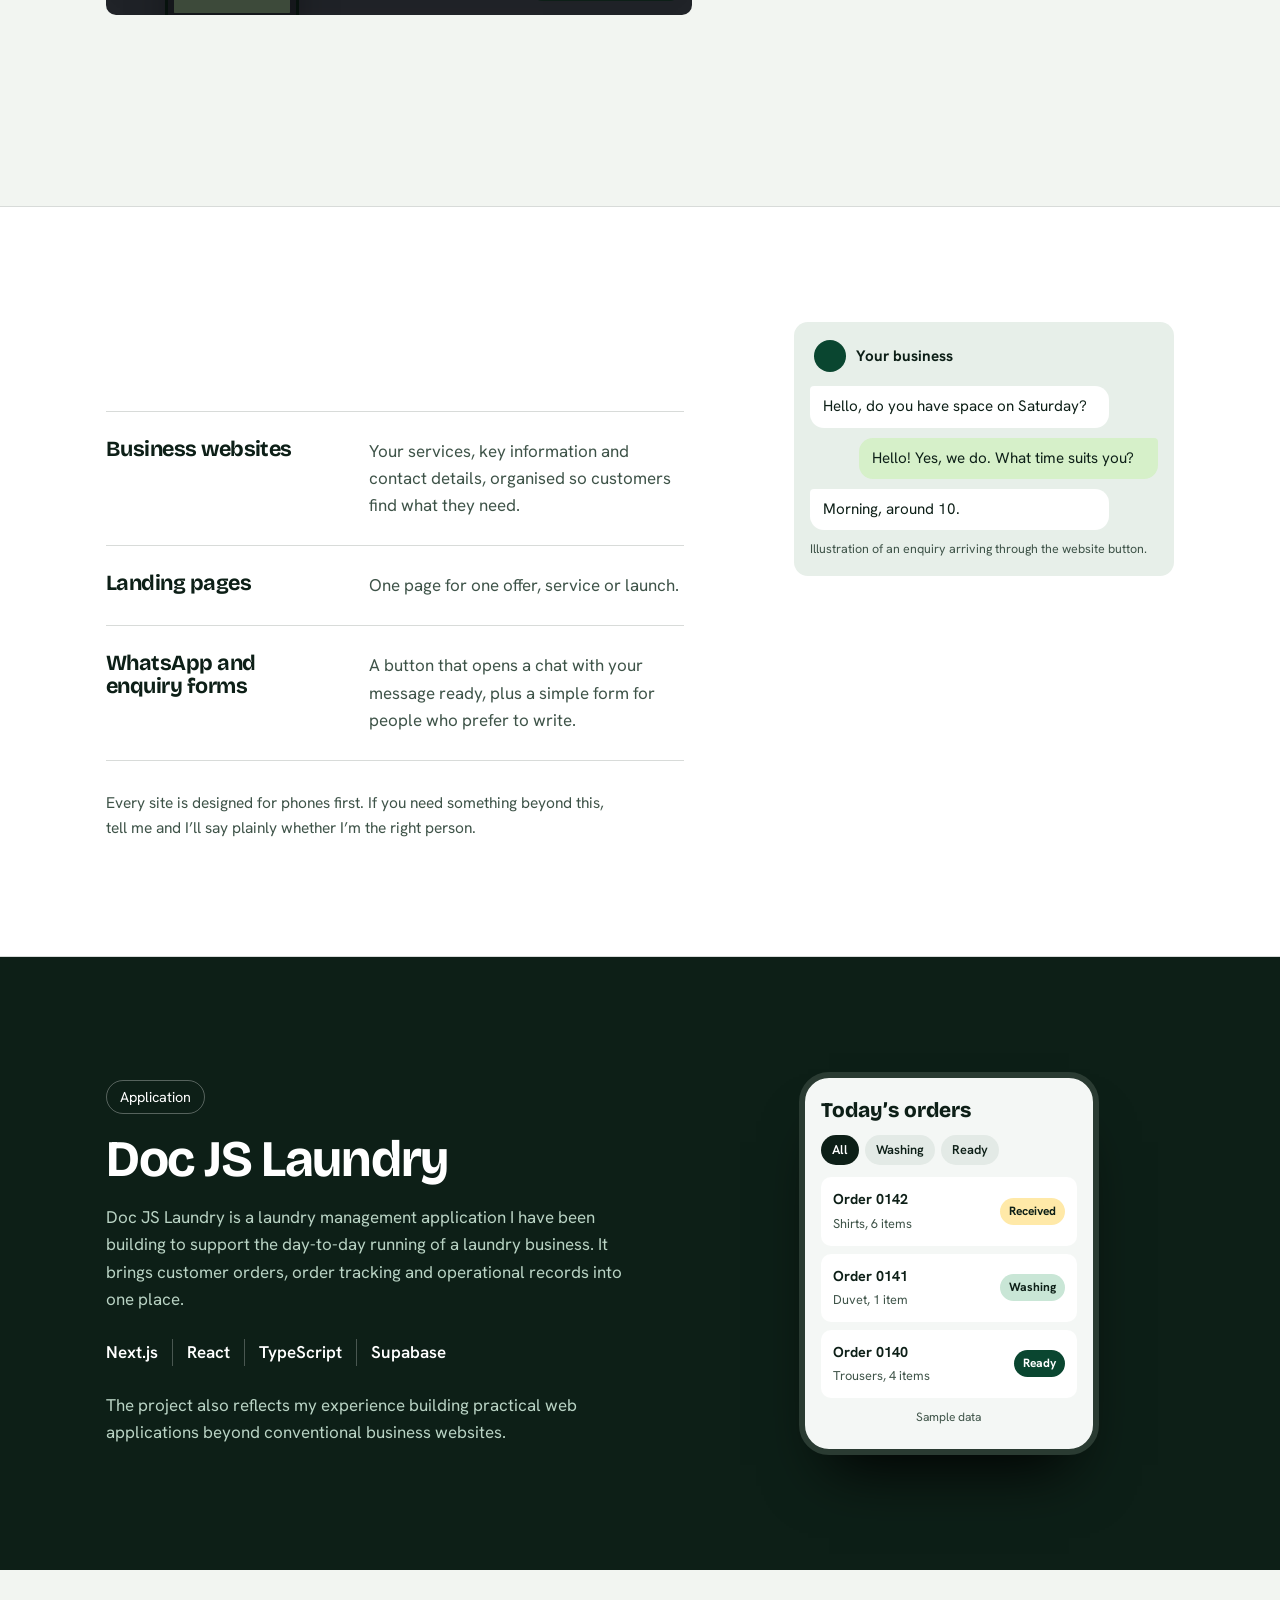
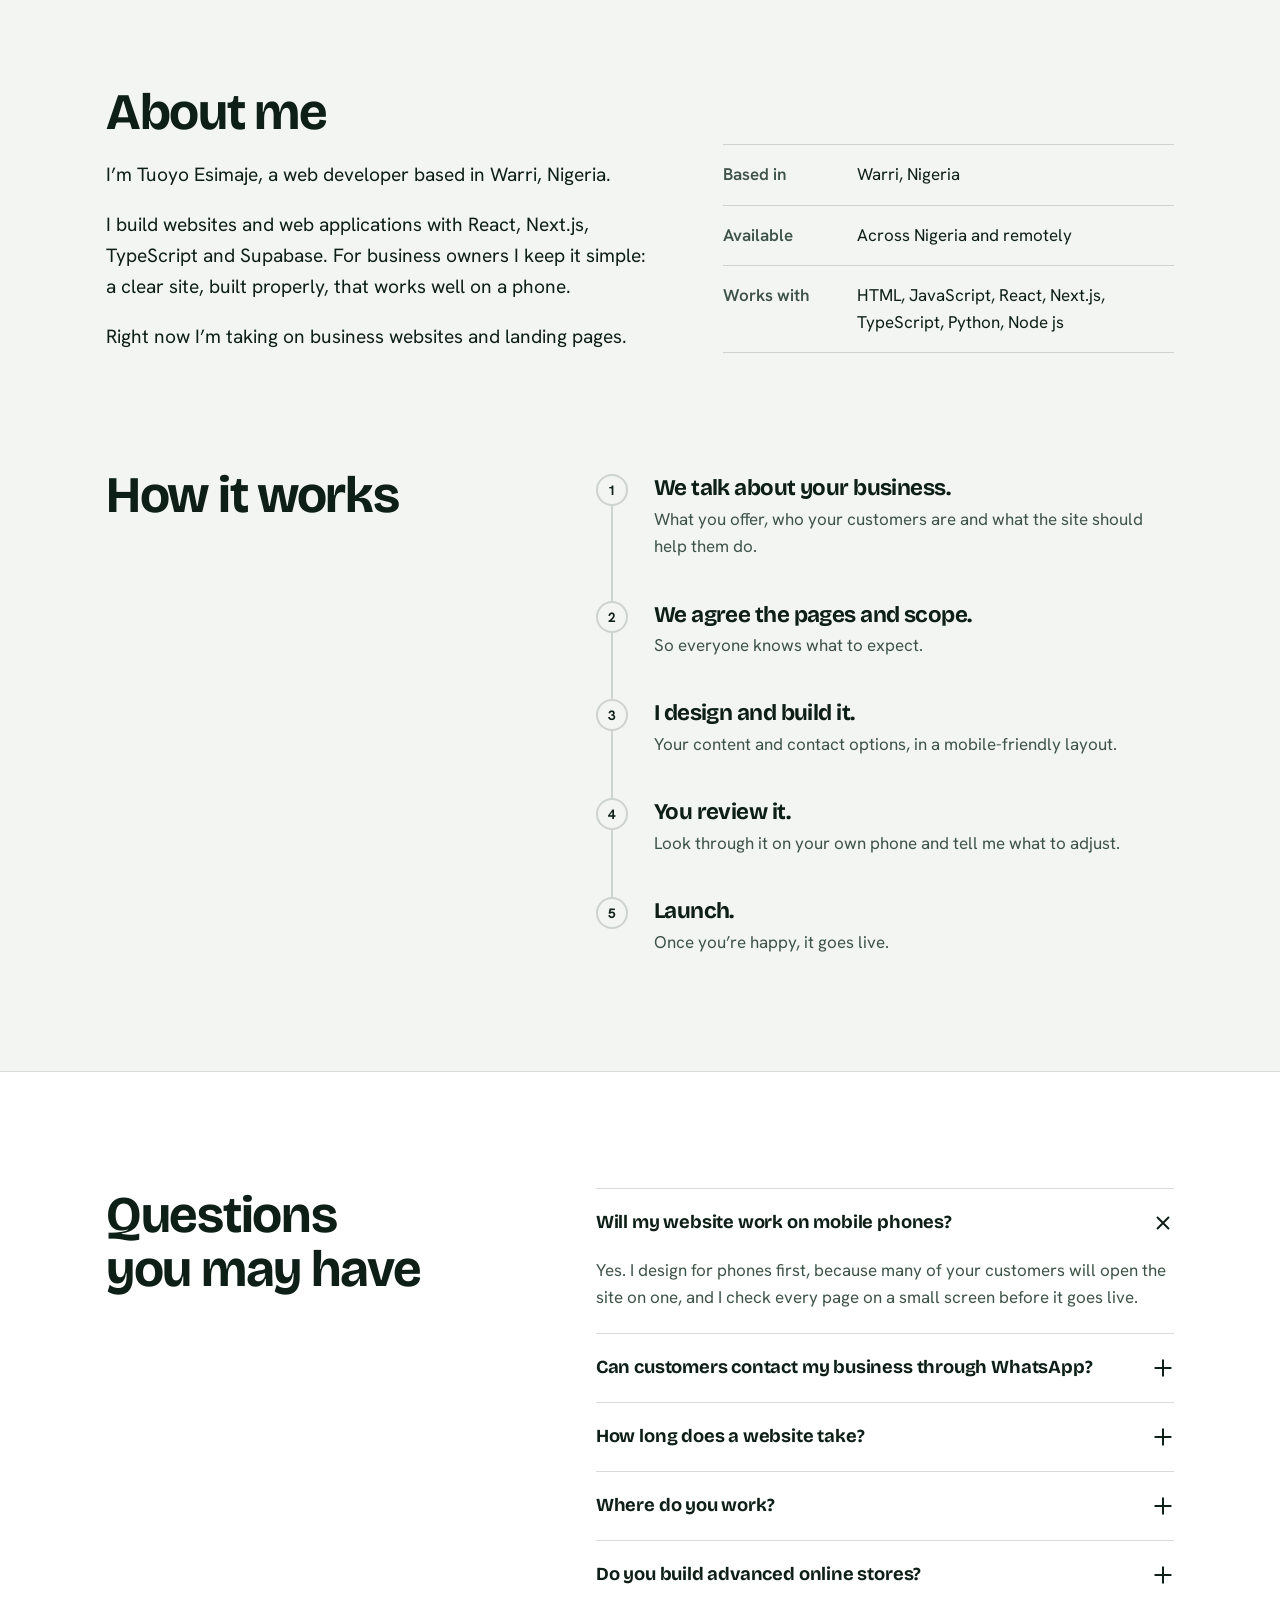
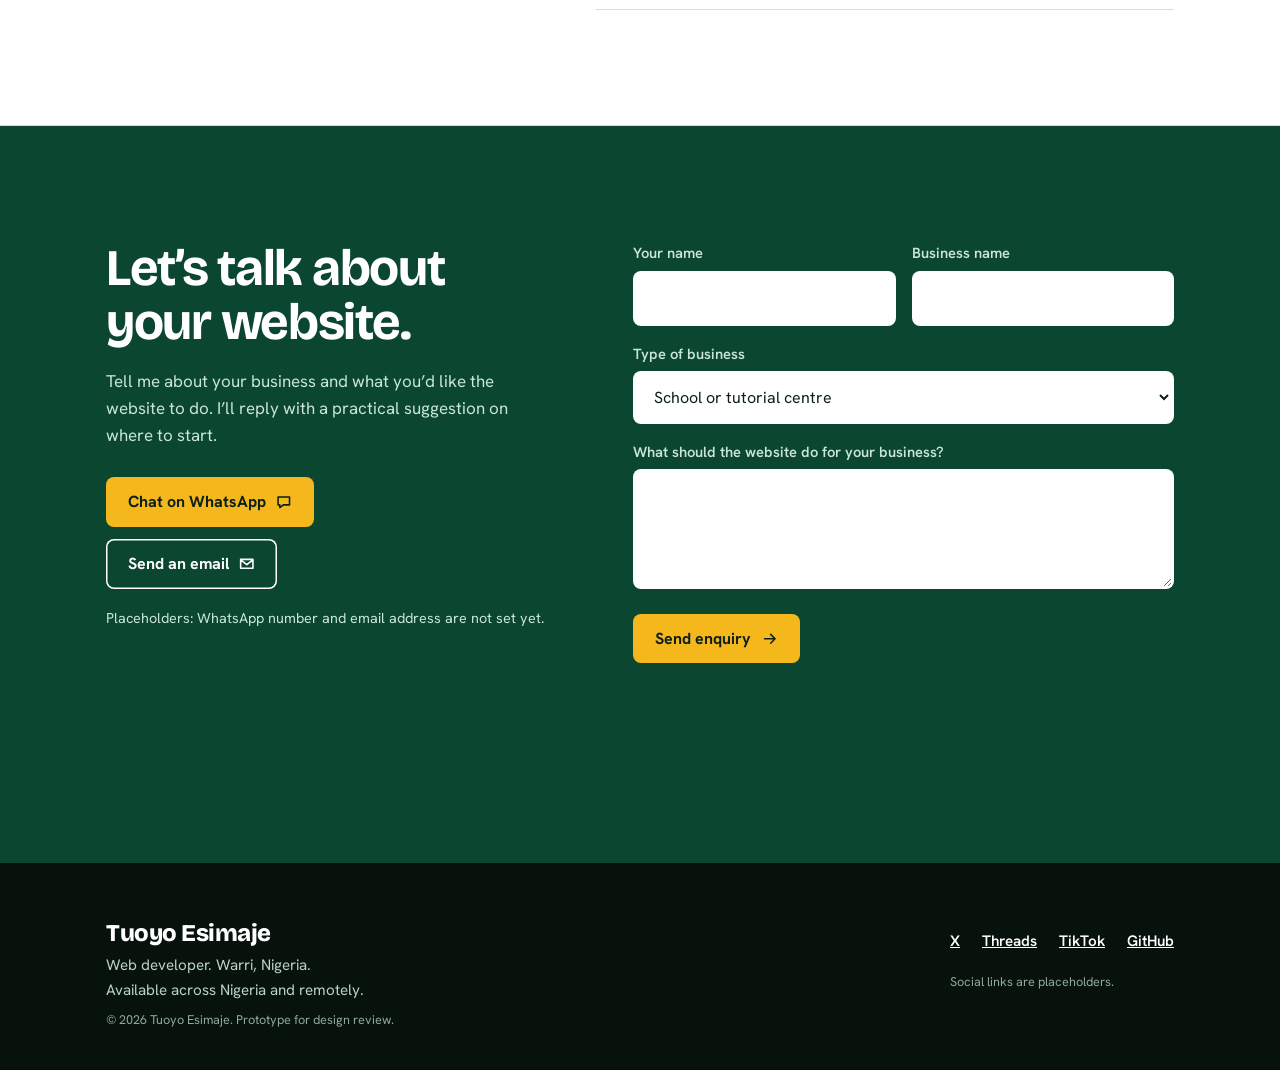
==== commit 1f3e4047: "ok" ====
--- a/index.html
+++ b/index.html
@@ -88,7 +88,7 @@
 <p class="rv">I’m Tuoyo Esimaje, a web developer based in Warri, Nigeria.</p>
 <p class="rv">I build websites and web applications with React, Next.js, TypeScript and Supabase. For business owners I keep it simple: a clear site, built properly, that works well on a phone.</p>
 <p class="rv">Right now I’m taking on business websites and landing pages.</p></div>
-<dl class="rv"><div><dt>Based in</dt><dd>Warri, Nigeria</dd></div><div><dt>Available</dt><dd>Across Nigeria and remotely</dd></div><div><dt>Works with</dt><dd>HTML, CSS, JavaScript, React, Next.js, TypeScript, Supabase</dd></div></dl>
+<dl class="rv"><div><dt>Based in</dt><dd>Warri, Nigeria</dd></div><div><dt>Available</dt><dd>Across Nigeria and remotely</dd></div><div><dt>Works with</dt><dd>HTML, JavaScript, React, Next.js, TypeScript, Python, Node js</dd></div></dl>
 </div></section>
 
 <section class="sec inline-4260ebea" id="process" aria-labelledby="ph"><div class="w pr">
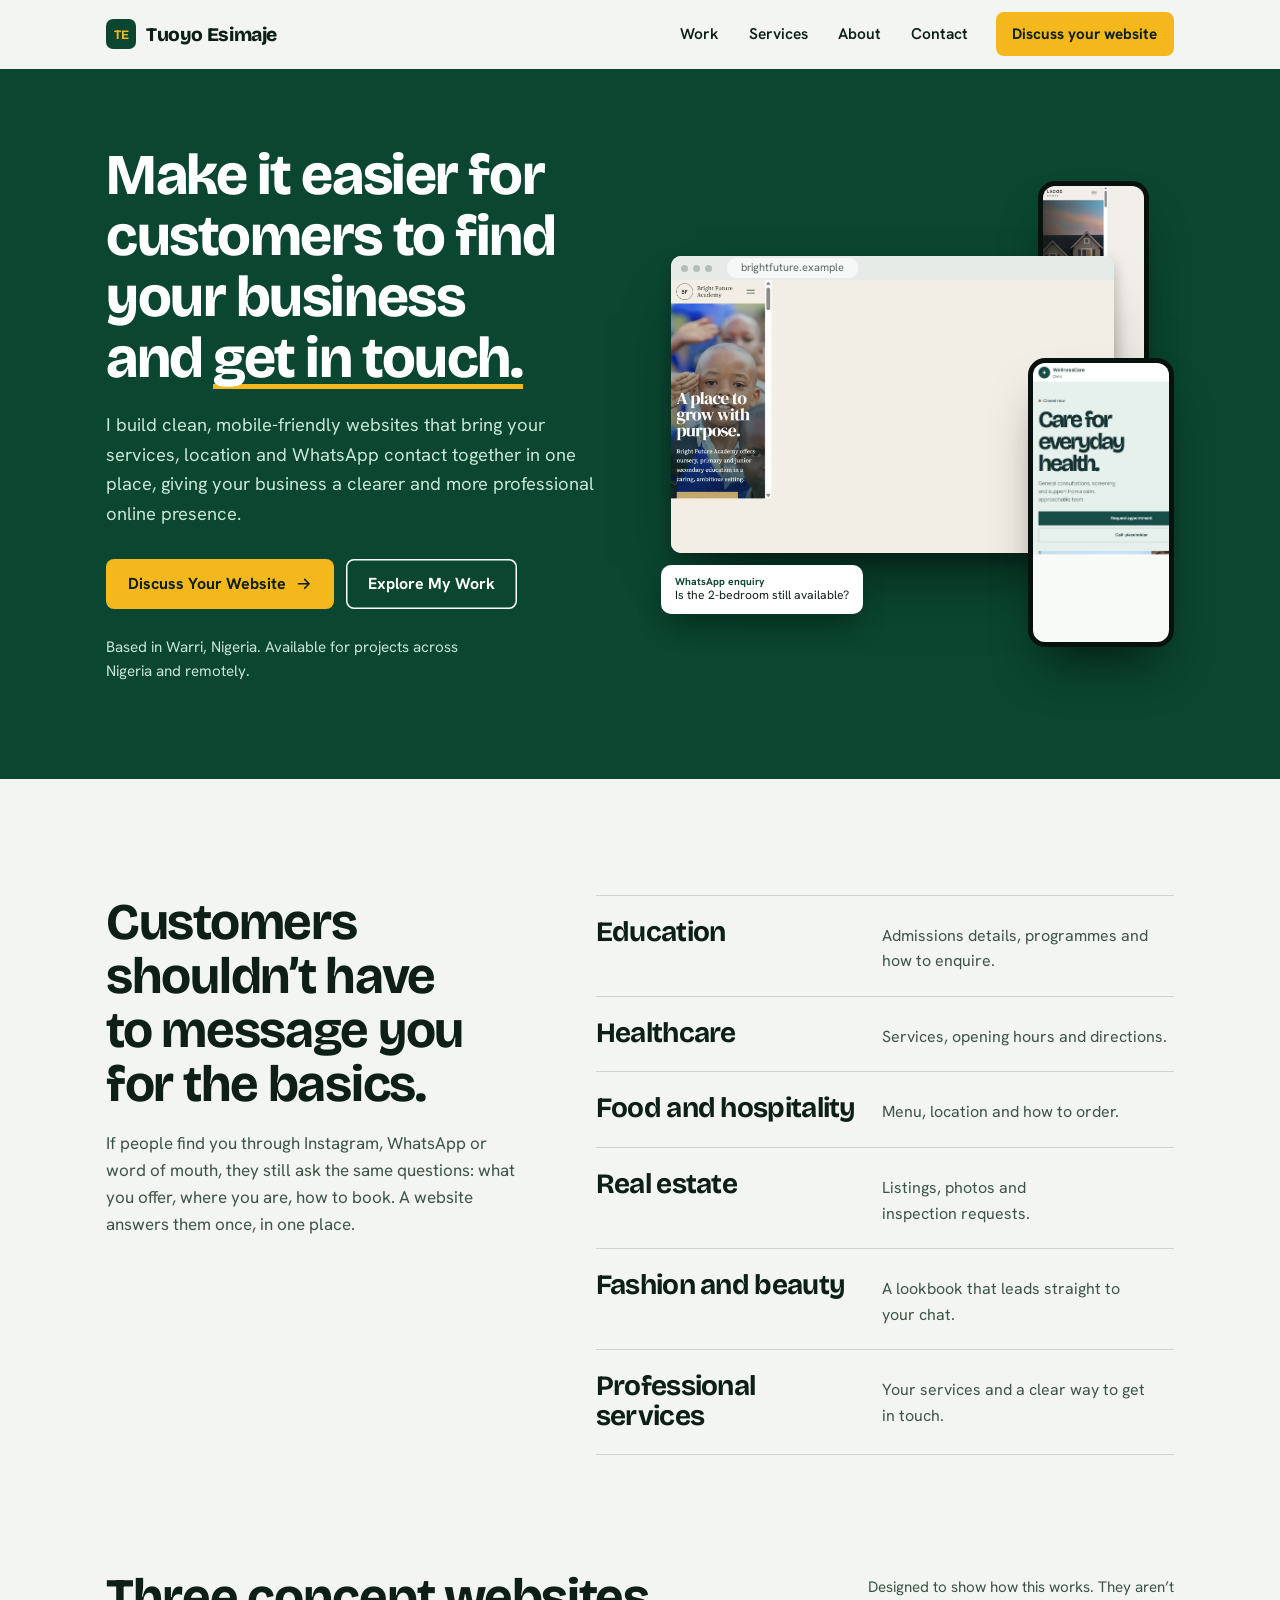
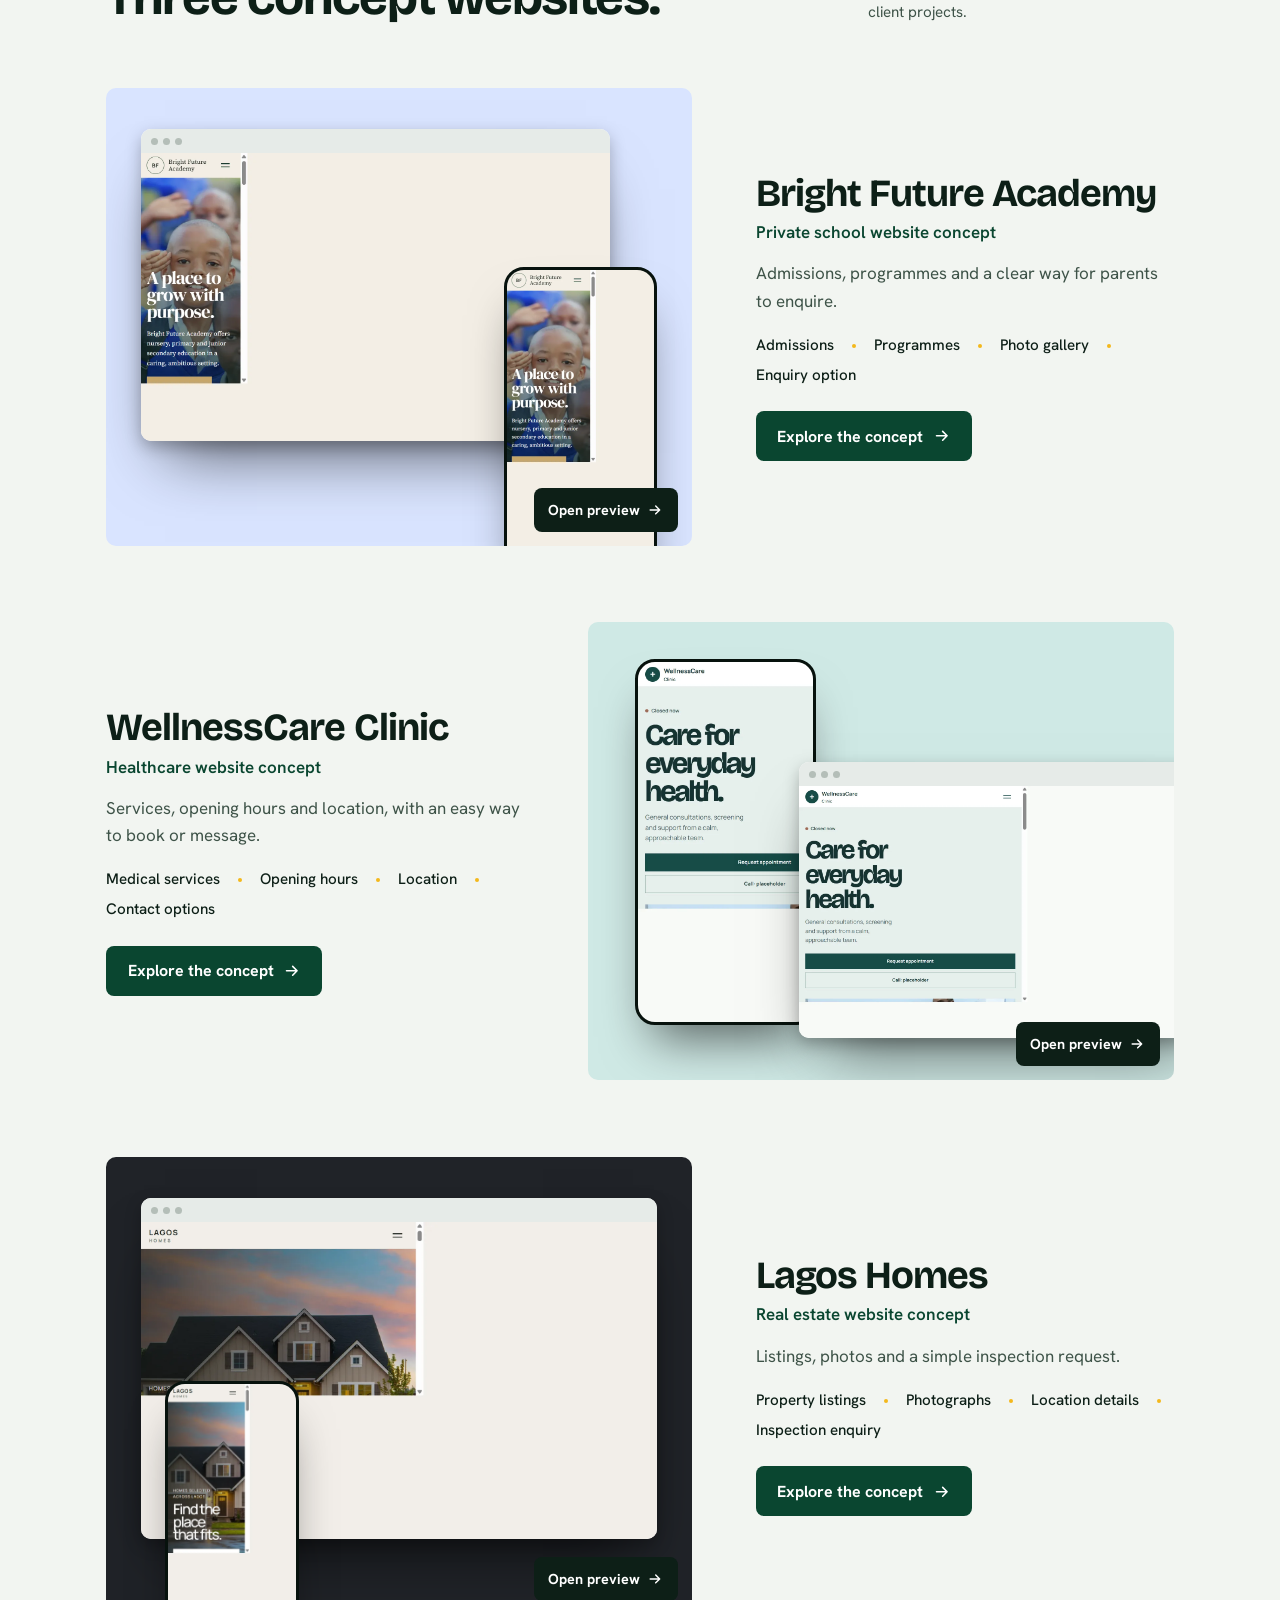
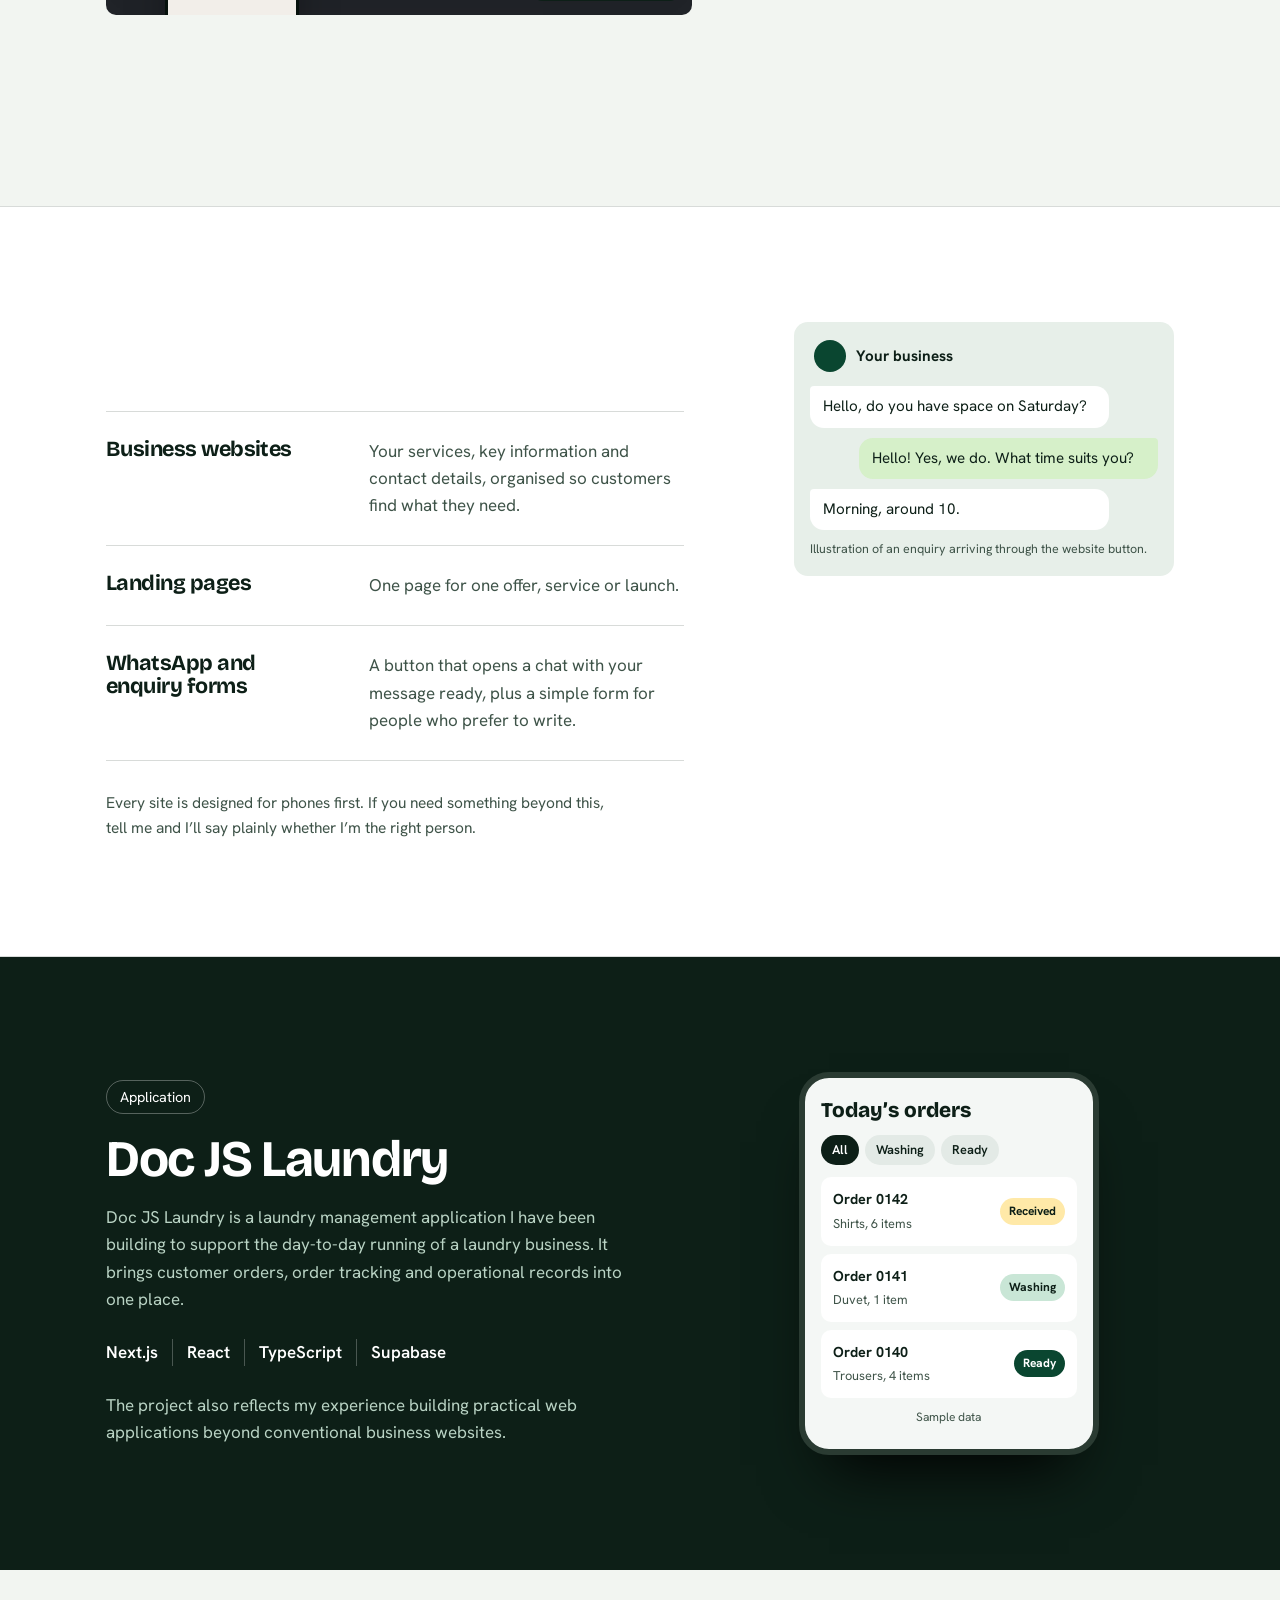
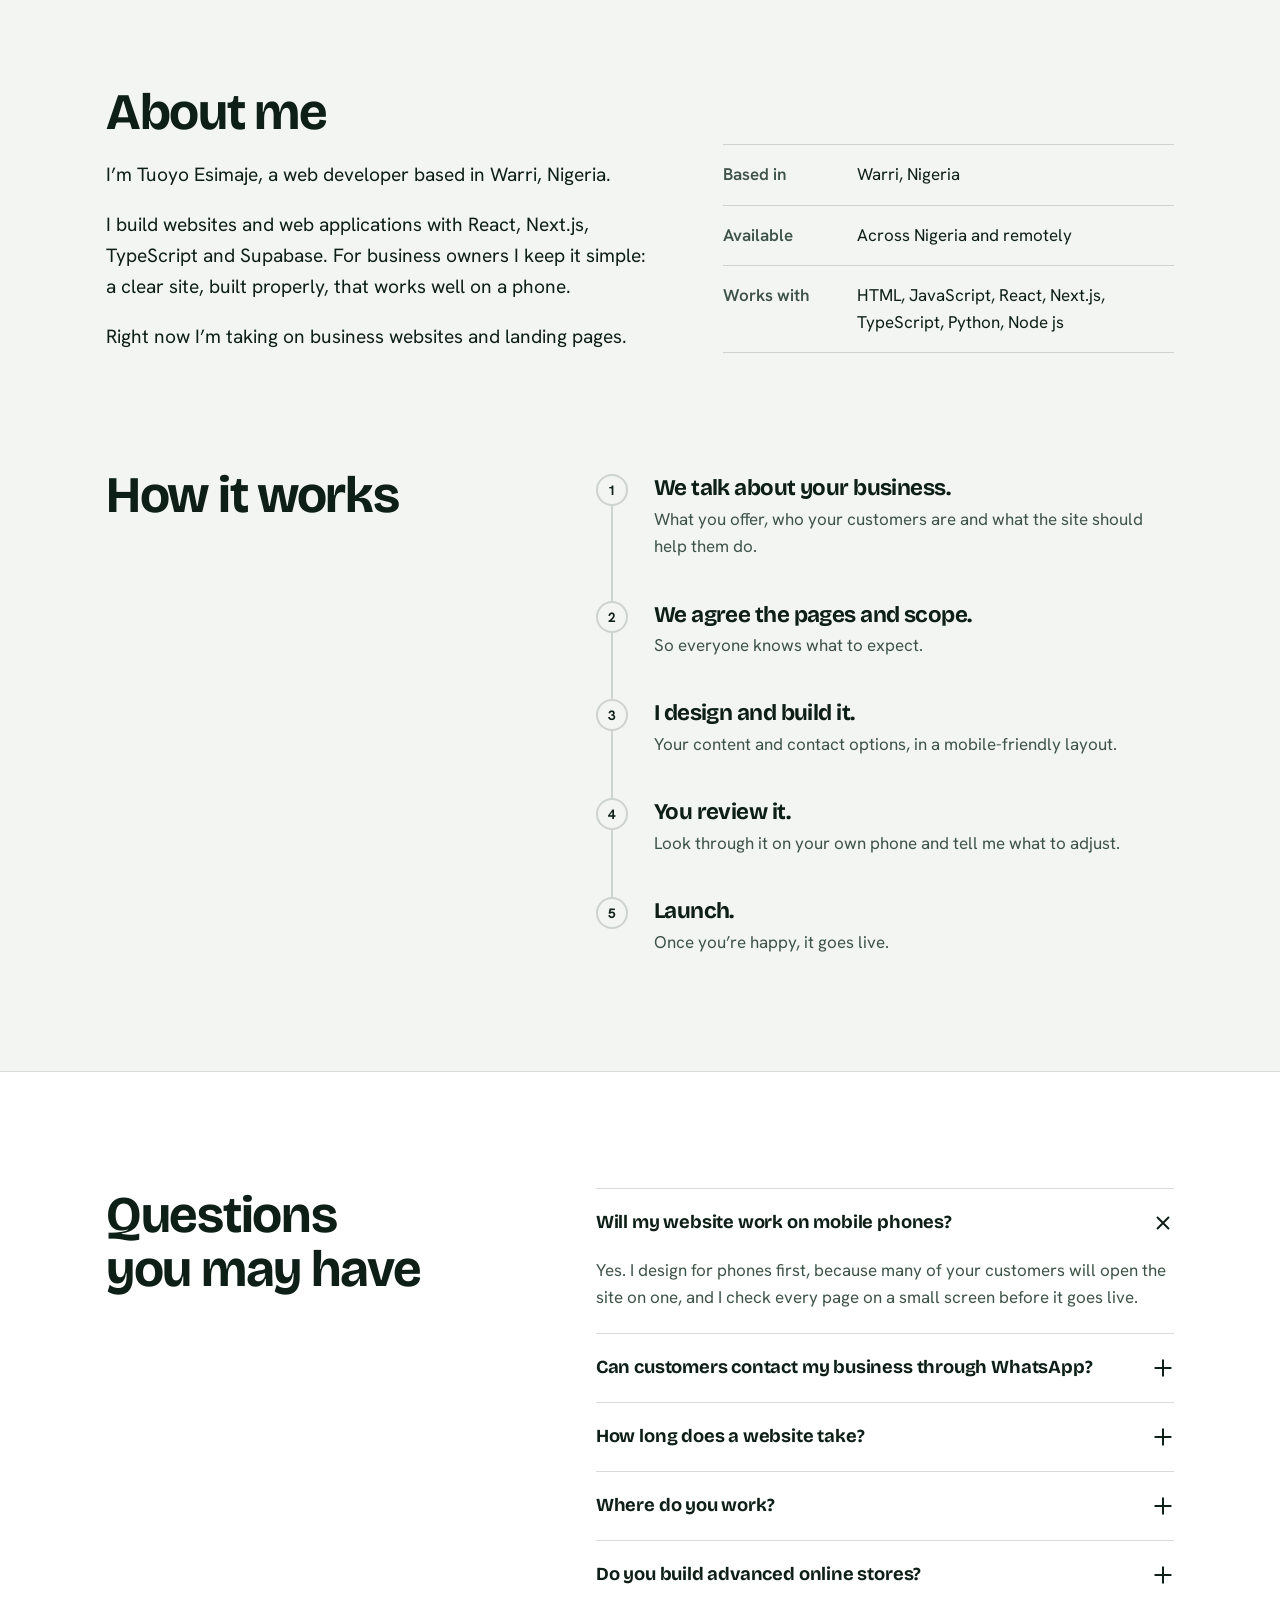
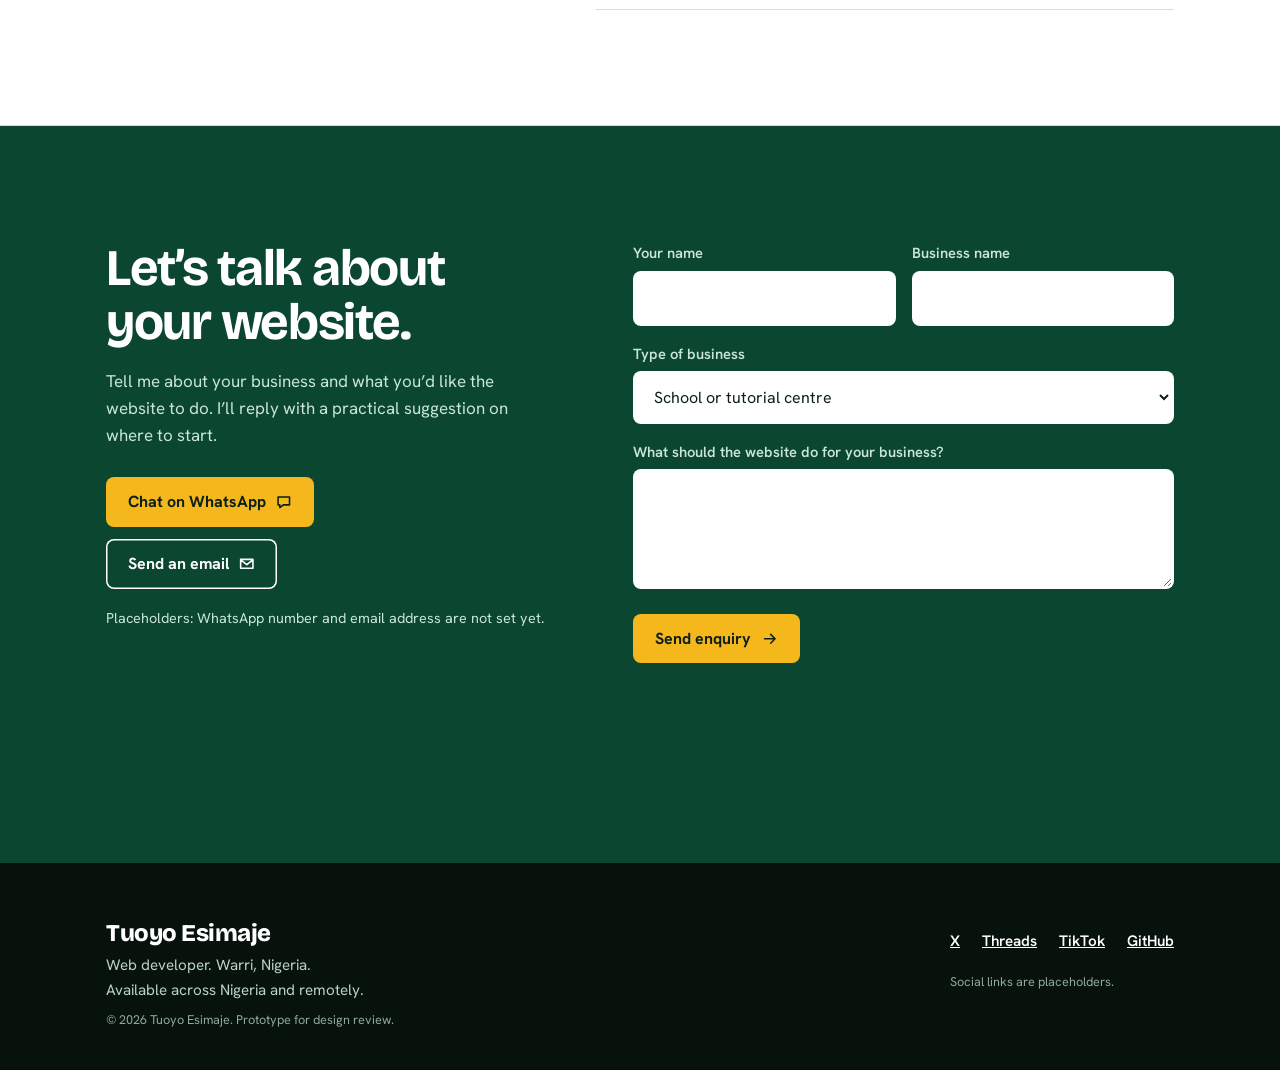
==== commit 3ddac68c: "ok" ====
--- a/index.html
+++ b/index.html
@@ -32,9 +32,9 @@
 <p class="sm2 e inline-95a02a9f">Based in Warri, Nigeria. Available for projects across Nigeria and remotely.</p>
 </div>
 <div class="stage" id="stage" aria-label="Three website concepts shown on desktop and phone screens" role="img">
-<div class="ly c inline-c5cbe49e"><div class="phn"><div class="fit" data-p="homes" data-m="1"></div></div></div>
-<div class="ly a inline-3ea8828d"><div class="dvd"><div class="bar"><i></i><i></i><i></i><span>brightfuture.example</span></div><div class="fit" data-p="school"></div></div></div>
-<div class="ly b inline-b9d41cea"><div class="phn"><div class="fit" data-p="clinic" data-m="1"></div></div></div>
+<div class="ly c inline-c5cbe49e"><div class="phn"><img src="/assets/img/work/homes-phone.webp" width="390" height="800" alt="" loading="eager" decoding="async"></div></div>
+<div class="ly a inline-3ea8828d"><div class="dvd"><div class="bar"><i></i><i></i><i></i><span>brightfuture.example</span></div><img src="/assets/img/work/school-desktop.webp" width="1040" height="640" alt="" loading="eager" decoding="async"></div></div>
+<div class="ly b inline-b9d41cea"><div class="phn"><img src="/assets/img/work/clinic-phone.webp" width="390" height="800" alt="" loading="eager" decoding="async"></div></div>
 <div class="ly n inline-95a02a9f"><b>WhatsApp enquiry</b>Is the 2-bedroom still available?</div>
 </div>
 </div></section>
@@ -52,11 +52,11 @@
 
 <section class="sec inline-4260ebea" id="work" aria-labelledby="wh"><div class="w">
 <div class="wh"><h2 id="wh" class="rv">Three concept websites.</h2><p class="rv">Designed to show how this works. They aren’t client projects.</p></div>
-<article class="wk" data-c="school"><div class="wkS s1 rv"><div class="dvd" inert><div class="bar"><i></i><i></i><i></i></div><div class="fit" data-p="school"></div></div><div class="phn" inert><div class="fit" data-p="school" data-m="1"></div></div><button class="ex" data-open="school">Open preview <svg class="i"><use href="#ar"/></svg></button></div>
+<article class="wk" data-c="school"><div class="wkS s1 rv"><div class="dvd" inert><div class="bar"><i></i><i></i><i></i></div><img class="work-desktop" src="/assets/img/work/school-desktop.webp" width="1040" height="640" alt="Bright Future Academy website preview" loading="lazy" decoding="async"></div><div class="phn" inert><img class="work-phone" src="/assets/img/work/school-phone.webp" width="390" height="800" alt="" loading="lazy" decoding="async"></div><button class="ex" data-open="school">Open preview <svg class="i"><use href="#ar"/></svg></button></div>
 <div class="tx rv"><h3>Bright Future Academy</h3><div class="ty">Private school website concept</div><p>Admissions, programmes and a clear way for parents to enquire.</p><ul><li>Admissions</li><li>Programmes</li><li>Photo gallery</li><li>Enquiry option</li></ul><button class="btn k" data-open="school">Explore the concept <svg class="i"><use href="#ar"/></svg></button></div></article>
-<article class="wk r" data-c="clinic"><div class="wkS s2 rv"><div class="phn" inert><div class="fit" data-p="clinic" data-m="1"></div></div><div class="dvd" inert><div class="bar"><i></i><i></i><i></i></div><div class="fit" data-p="clinic"></div></div><button class="ex" data-open="clinic">Open preview <svg class="i"><use href="#ar"/></svg></button></div>
+<article class="wk r" data-c="clinic"><div class="wkS s2 rv"><div class="phn" inert><img class="work-phone" src="/assets/img/work/clinic-phone.webp" width="390" height="800" alt="" loading="lazy" decoding="async"></div><div class="dvd" inert><div class="bar"><i></i><i></i><i></i></div><img class="work-desktop" src="/assets/img/work/clinic-desktop.webp" width="1040" height="640" alt="WellnessCare Clinic website preview" loading="lazy" decoding="async"></div><button class="ex" data-open="clinic">Open preview <svg class="i"><use href="#ar"/></svg></button></div>
 <div class="tx rv"><h3>WellnessCare Clinic</h3><div class="ty">Healthcare website concept</div><p>Services, opening hours and location, with an easy way to book or message.</p><ul><li>Medical services</li><li>Opening hours</li><li>Location</li><li>Contact options</li></ul><button class="btn k" data-open="clinic">Explore the concept <svg class="i"><use href="#ar"/></svg></button></div></article>
-<article class="wk" data-c="homes"><div class="wkS s3 rv"><div class="dvd" inert><div class="bar"><i></i><i></i><i></i></div><div class="fit" data-p="homes"></div></div><div class="phn" inert><div class="fit" data-p="homes" data-m="1"></div></div><button class="ex" data-open="homes">Open preview <svg class="i"><use href="#ar"/></svg></button></div>
+<article class="wk" data-c="homes"><div class="wkS s3 rv"><div class="dvd" inert><div class="bar"><i></i><i></i><i></i></div><img class="work-desktop" src="/assets/img/work/homes-desktop.webp" width="1040" height="640" alt="Lagos Homes website preview" loading="lazy" decoding="async"></div><div class="phn" inert><img class="work-phone" src="/assets/img/work/homes-phone.webp" width="390" height="800" alt="" loading="lazy" decoding="async"></div><button class="ex" data-open="homes">Open preview <svg class="i"><use href="#ar"/></svg></button></div>
 <div class="tx rv"><h3>Lagos Homes</h3><div class="ty">Real estate website concept</div><p>Listings, photos and a simple inspection request.</p><ul><li>Property listings</li><li>Photographs</li><li>Location details</li><li>Inspection enquiry</li></ul><button class="btn k" data-open="homes">Explore the concept <svg class="i"><use href="#ar"/></svg></button></div></article>
 </div></section>
 
@@ -133,7 +133,7 @@
 <div class="seg" role="group" aria-label="Choose device"><button data-d="d" aria-pressed="true">Desktop</button><button data-d="p" aria-pressed="false">Phone</button></div>
 <button class="x" aria-label="Close preview">&times;</button></div>
 <div class="mwrap" id="mw"></div>
-<div class="df"><span>Demonstration concept, not a client project. Scroll inside the preview to explore.</span><span>Esc to close</span></div></dialog>
+<div class="df"><span>Demonstration concept, not a client project. Scroll inside the preview to explore.</span><div class="dialog-actions"><a class="btn k" id="full-site" href="/school/" target="_blank" rel="noopener">View full website</a><button class="btn o" type="button" data-close>Close</button></div></div></dialog>
 <div class="ts" id="ts" role="status" aria-live="polite"></div>
 
 <script src="/assets/js/portfolio.js" defer></script>
--- a/assets/css/shared.css
+++ b/assets/css/shared.css
@@ -1,4 +1,23 @@
-:root{--ink:#0d1f17;--mut:#3e5348;--g:#0a4630;--mint:#c9e6d6;--bg:#f2f5f1;--y:#f4b81c;--ln:rgba(13,31,23,.16);--eo:cubic-bezier(.23,1,.32,1);--d:'Bricolage Grotesque',system-ui,sans-serif;--b:'Hanken Grotesk',system-ui,sans-serif;--pad:clamp(20px,5vw,56px);--fc:#0a4630;box-sizing:border-box;padding-top:env(safe-area-inset-top,0px)}
+@import url("https://fonts.googleapis.com/css2?family=Bricolage+Grotesque:opsz,wght@12..96,600..800&family=Hanken+Grotesk:wght@400;500;600;700&family=DM+Serif+Display&family=Manrope:wght@400;500;600;700&family=Source+Serif+4:opsz,wght@8..60,400;8..60,600&display=swap");
+:root{--ink:#0d1f17;--mut:#3e5348;--g:#0a4630;--mint:#c9e6d6;--bg:#f2f5f1;--y:#f4b81c;--ln:rgba(13,31,23,.16);--eo:cubic-bezier(.23,1,.32,1);--d:"Bricolage Grotesque",system-ui,sans-serif;--b:"Hanken Grotesk",system-ui,sans-serif;--pad:clamp(20px,5vw,56px);--fc:#0a4630}
+*,*::before,*::after{box-sizing:border-box}
+*{margin:0}
+html{scroll-behavior:smooth;scroll-padding-top:80px;-webkit-text-size-adjust:100%}
+body{font:400 16px/1.6 var(--b);color:var(--ink);background:var(--bg);overflow-x:clip}
+img{display:block;width:100%;height:auto}
+a{color:inherit}
+button,input,select,textarea{font:inherit}
+button{cursor:pointer}
+:focus-visible{outline:3px solid var(--fc);outline-offset:3px}
+.container{width:min(1180px,calc(100% - 40px));margin-inline:auto}
+.sr-only{position:absolute;width:1px;height:1px;padding:0;margin:-1px;overflow:hidden;clip:rect(0,0,0,0);white-space:nowrap;border:0}
+.demo-banner{position:relative;z-index:80;min-height:36px;padding:7px 20px;background:#0d1f17;color:#fff;display:flex;justify-content:center;align-items:center;gap:12px;text-align:center;font-size:.82rem}
+.demo-banner a{font-weight:700;text-decoration-thickness:1px;text-underline-offset:3px}
+.toast{position:fixed;left:50%;bottom:24px;z-index:200;max-width:min(92vw,440px);transform:translate(-50%,18px);opacity:0;padding:12px 18px;border-radius:8px;background:#0d1f17;color:#fff;font-weight:700;box-shadow:0 16px 40px rgba(0,0,0,.18);pointer-events:none;transition:opacity .18s ease,transform .24s var(--eo)}
+.toast.is-visible{opacity:1;transform:translate(-50%,0)}
+.reveal{opacity:0;transform:translateY(18px);transition:opacity .55s var(--eo),transform .65s var(--eo)}
+.reveal.is-visible{opacity:1;transform:none}
+@media(prefers-reduced-motion:reduce){html{scroll-behavior:auto}.reveal{opacity:1;transform:none;transition:none}.toast{transition:none}}
 *,*::before,*::after{box-sizing:border-box;margin:0}
 html{scroll-behavior:smooth;scroll-padding-top:76px;-webkit-text-size-adjust:100%;-webkit-tap-highlight-color:transparent}
 body{font:400 1.0625rem/1.6 var(--b);color:var(--ink);background:var(--bg);overflow-x:clip}
--- a/assets/css/portfolio.css
+++ b/assets/css/portfolio.css
@@ -62,6 +62,9 @@
 .wk.r .tx{order:-1}
 .wkS{position:relative;aspect-ratio:1.28;border-radius:10px;cursor:pointer;overflow:hidden;container-type:inline-size}
 .wkS .dvd,.wkS .phn{position:absolute;transition:transform .5s var(--eo)}
+.work-desktop,.work-phone,.dvd>img,.phn>img{width:100%;height:100%;object-fit:cover;object-position:top}
+.dvd>img{aspect-ratio:1040/640}
+.phn>img{aspect-ratio:390/800}
 .s1{background:#d9e4ff}
 .s1 .dvd{left:6%;top:9%;width:80%}
 .s1 .phn{right:6%;bottom:-6%;width:26%}
@@ -177,6 +180,14 @@
 .mwrap>.phn{height:100%;aspect-ratio:390/800;max-width:100%;border-radius:30px 30px 0 0;border-bottom:0;display:flex;border-width:8px}
 .mwrap>.phn .mf{flex:1;overflow-y:auto;overflow-x:hidden;background:#fff}
 .df{padding:10px 16px calc(10px + env(safe-area-inset-bottom,0px));font-size:.85rem;color:#a9c4b4;display:flex;justify-content:space-between;gap:12px;flex-wrap:wrap}
+.dialog-actions{display:flex;align-items:center;gap:8px}
+.dialog-actions .btn{min-height:44px;padding:.55em 1em;font-size:.9rem;text-decoration:none}
+.dialog-actions .btn.o{box-shadow:inset 0 0 0 1.5px #c9e6d6;color:#fff}
+.mwrap{position:relative}
+.preview-loading{position:absolute;inset:0;display:grid;place-items:center;color:#b9d3c4}
+.preview-frame{width:100%;height:100%;background:#fff;overflow:hidden;border-radius:10px 10px 0 0}
+.preview-frame iframe{width:100%;height:100%;border:0;background:#fff}
+.preview-frame.phone{width:390px;max-width:calc(100% - 20px)}
 .pv{width:1040px;font:15px/1.5 var(--b);background:var(--pb);color:var(--pi);text-align:left;--pt:#fff;cursor:default}
 .pv.m{width:390px;font-size:14px}
 .pv *{margin:0}
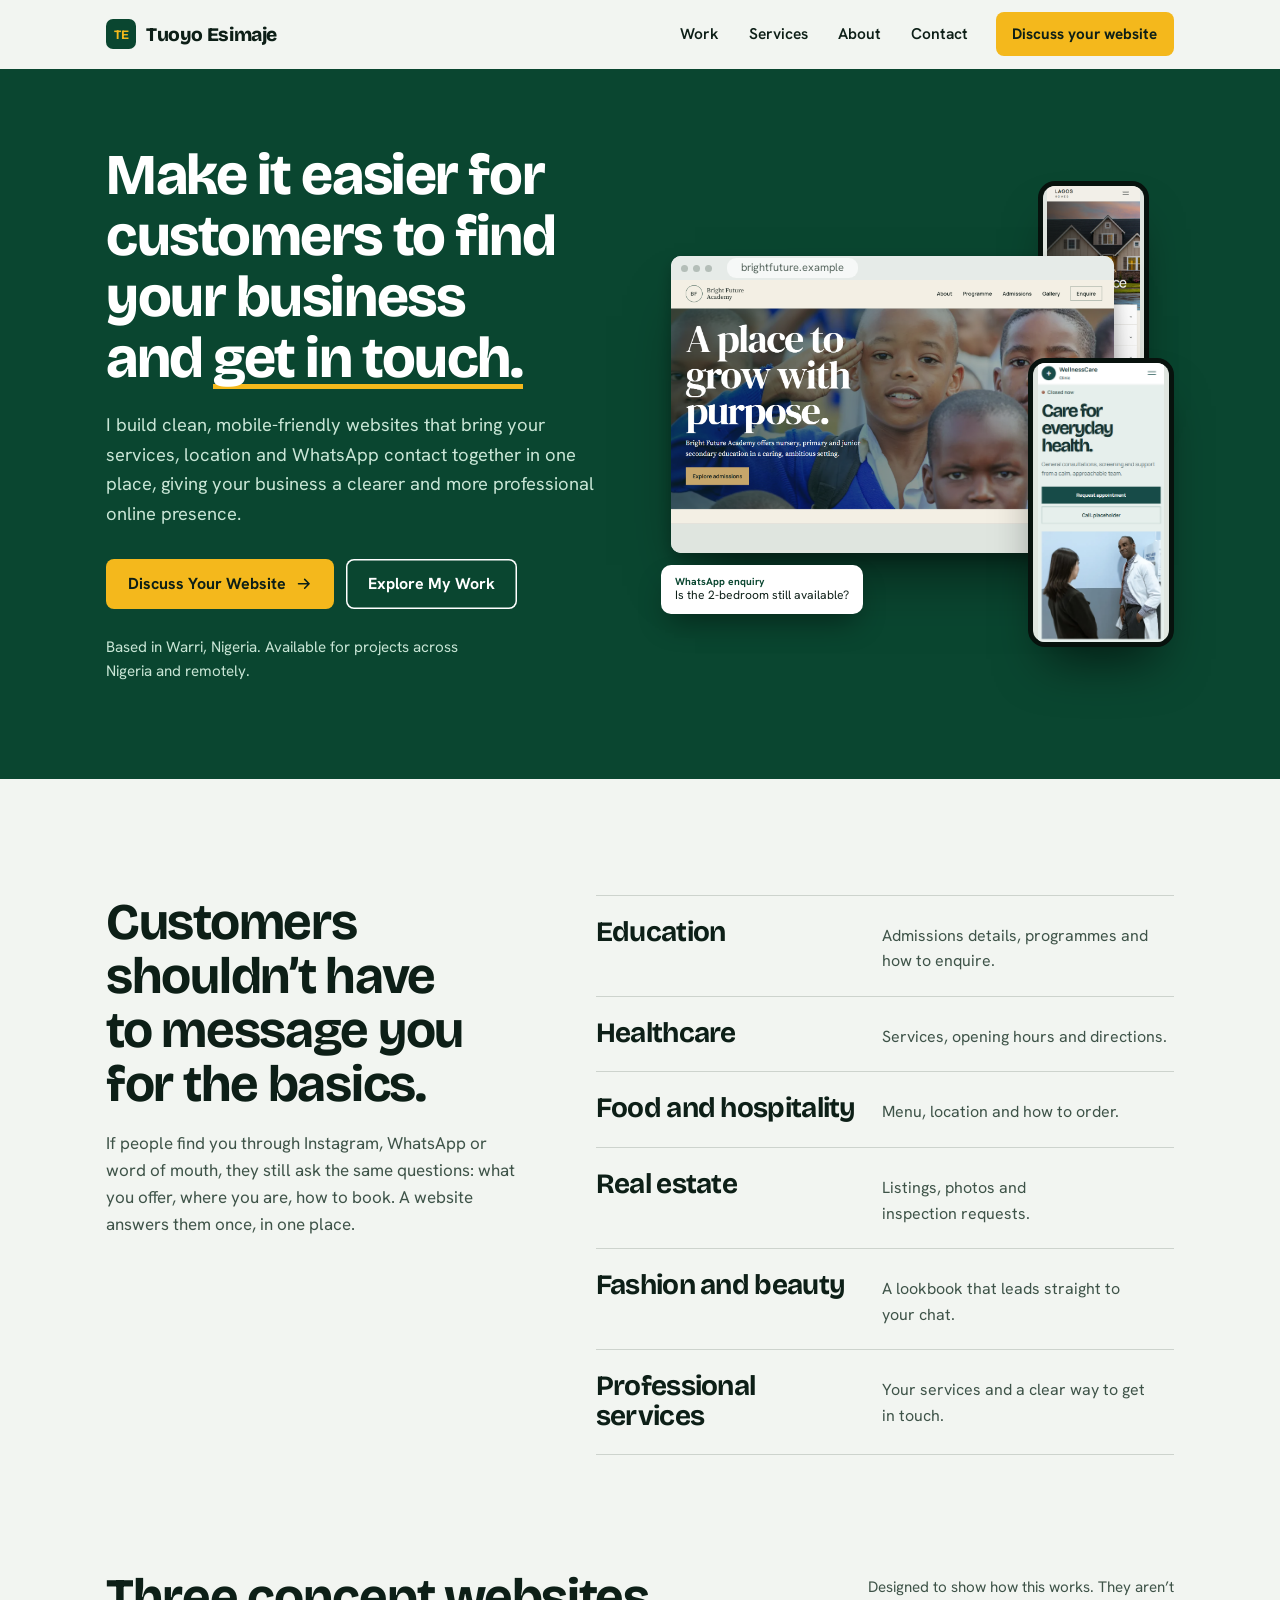
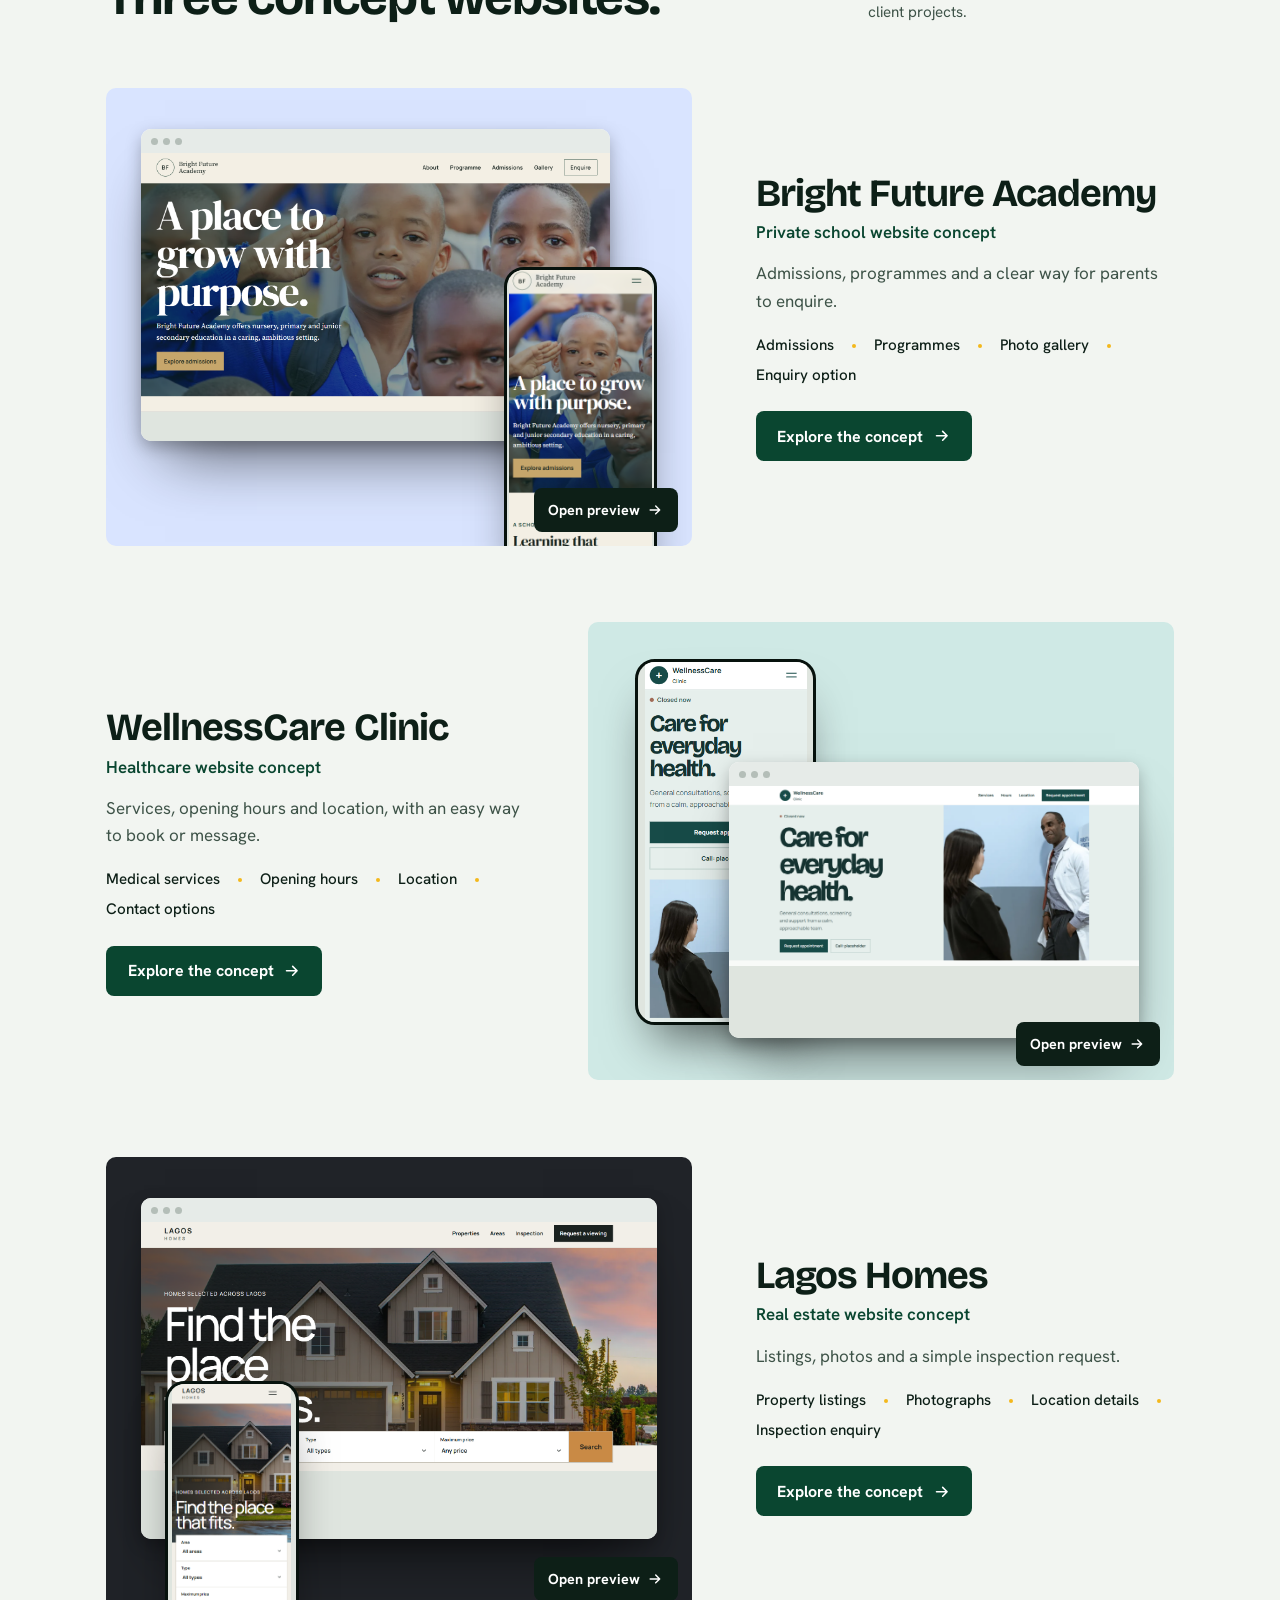
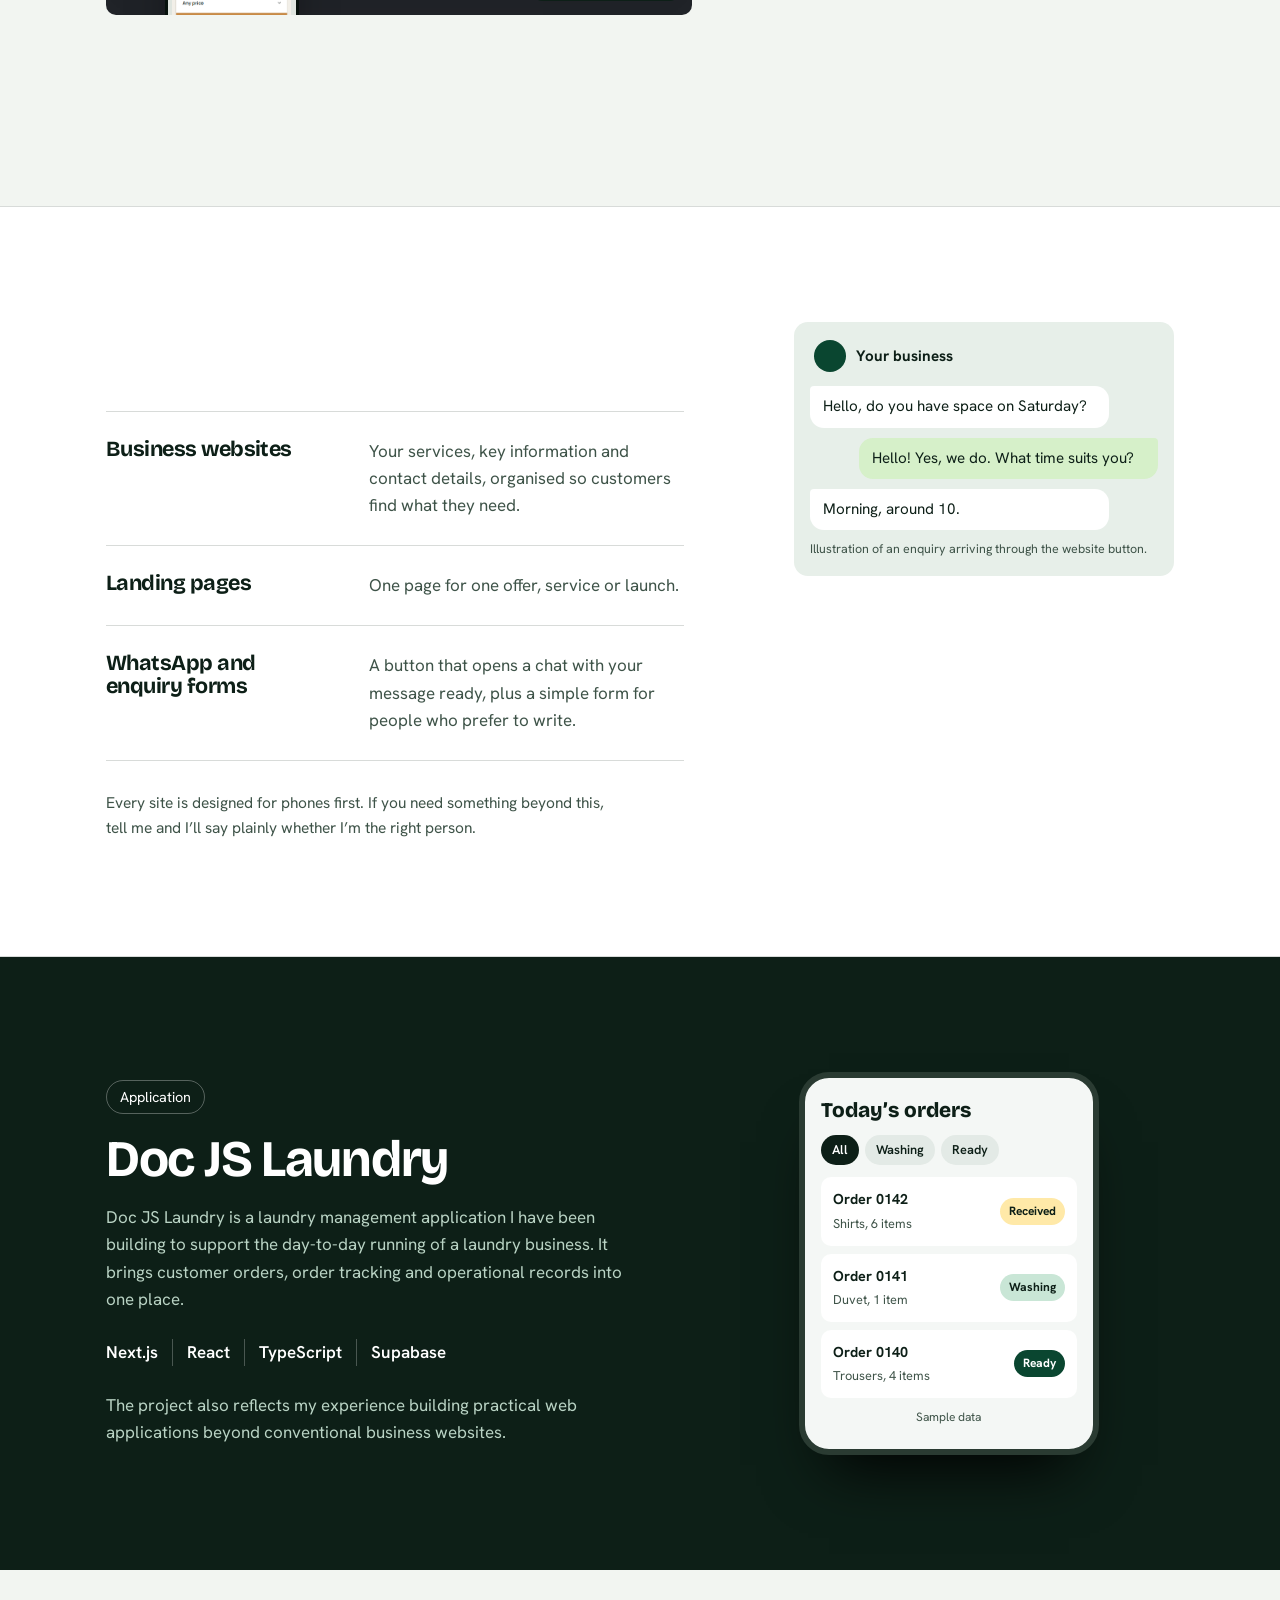
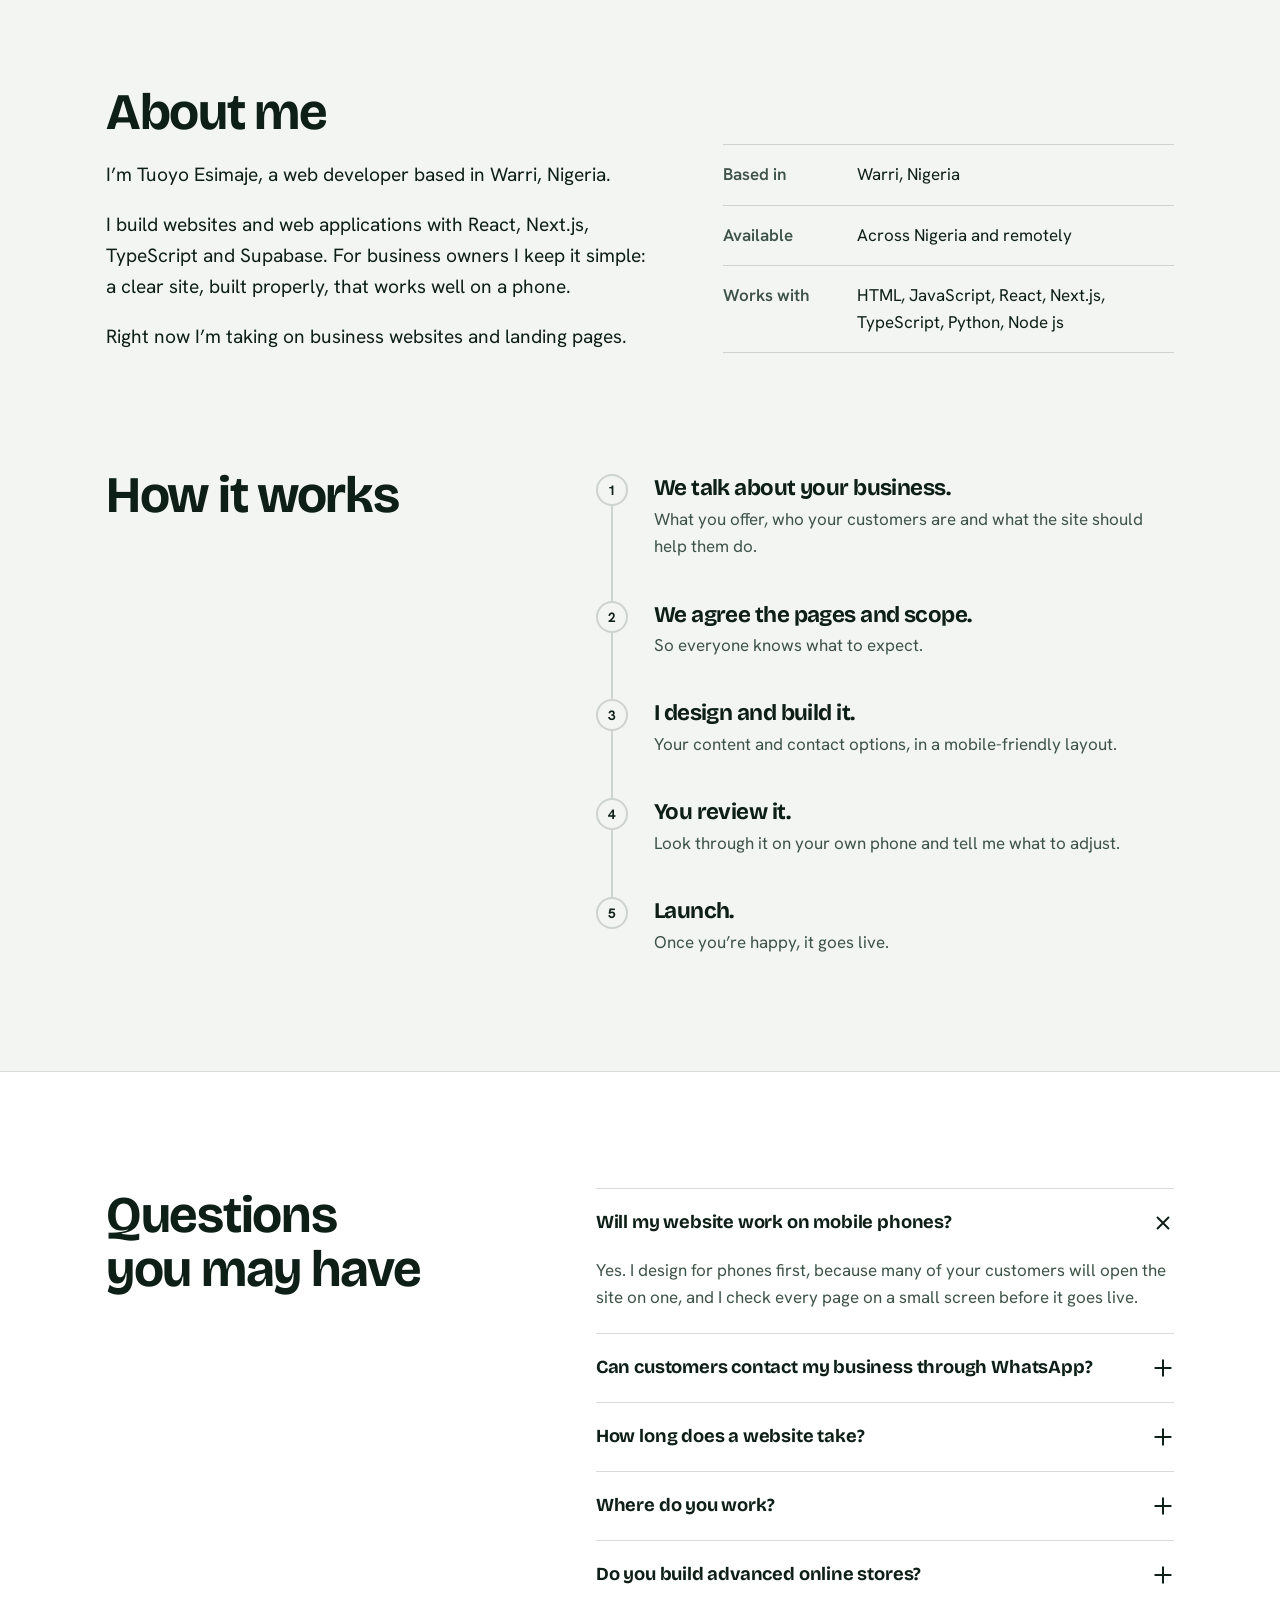
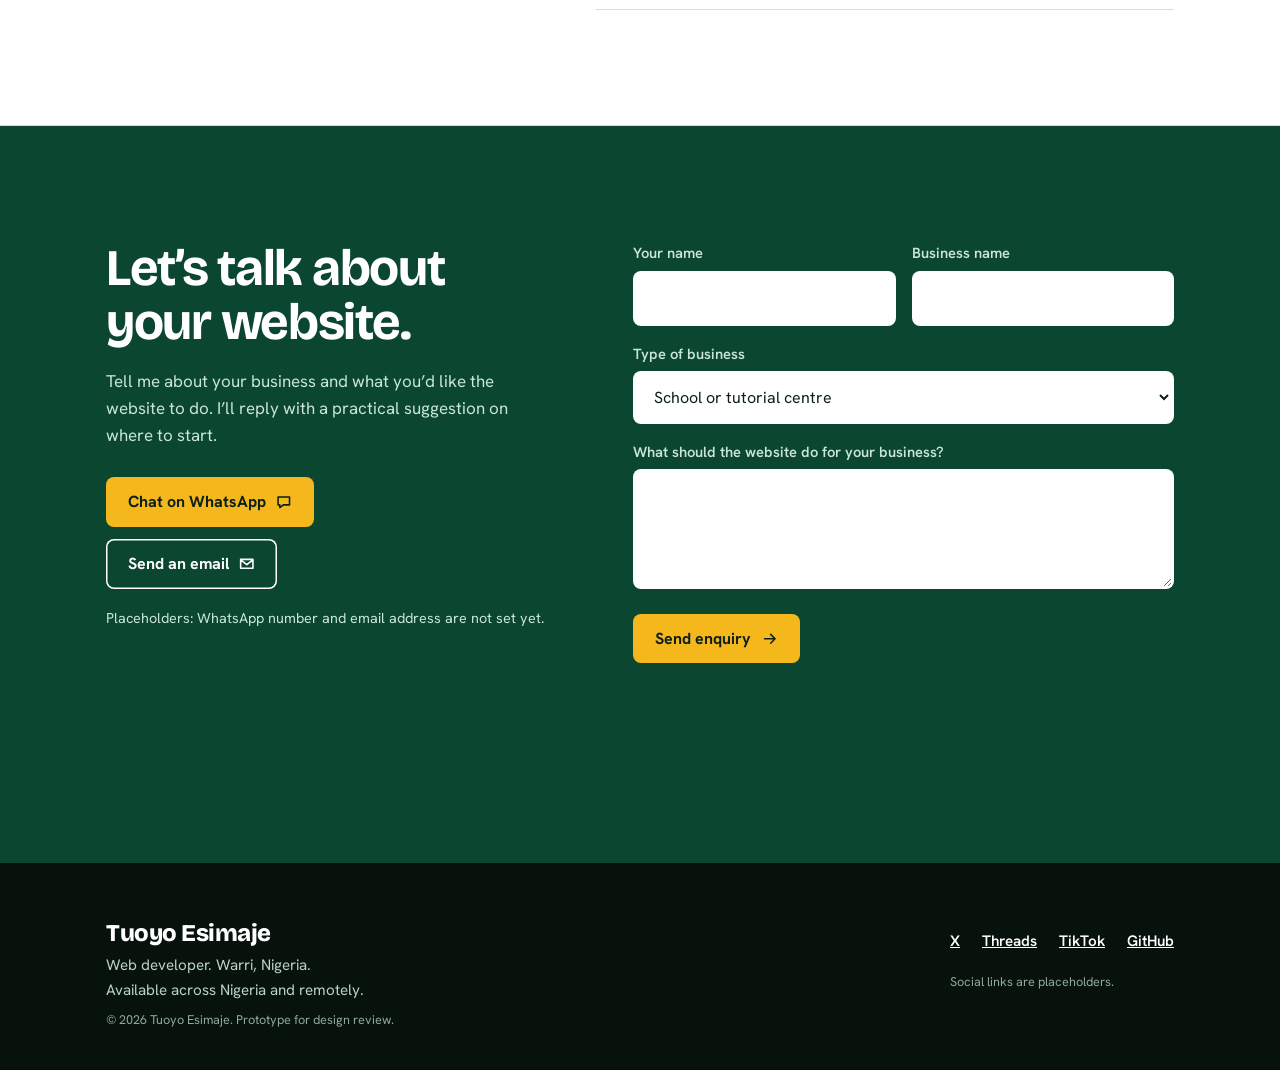
==== commit 36870d48: "ok" ====
--- a/index.html
+++ b/index.html
@@ -32,9 +32,9 @@
 <p class="sm2 e inline-95a02a9f">Based in Warri, Nigeria. Available for projects across Nigeria and remotely.</p>
 </div>
 <div class="stage" id="stage" aria-label="Three website concepts shown on desktop and phone screens" role="img">
-<div class="ly c inline-c5cbe49e"><div class="phn"><img src="/assets/img/work/homes-phone.webp" width="390" height="800" alt="" loading="eager" decoding="async"></div></div>
-<div class="ly a inline-3ea8828d"><div class="dvd"><div class="bar"><i></i><i></i><i></i><span>brightfuture.example</span></div><img src="/assets/img/work/school-desktop.webp" width="1040" height="640" alt="" loading="eager" decoding="async"></div></div>
-<div class="ly b inline-b9d41cea"><div class="phn"><img src="/assets/img/work/clinic-phone.webp" width="390" height="800" alt="" loading="eager" decoding="async"></div></div>
+<div class="ly c inline-c5cbe49e"><div class="phn"><img src="/assets/img/work/homes-phone.png" width="390" height="800" alt="" loading="eager" decoding="async"></div></div>
+<div class="ly a inline-3ea8828d"><div class="dvd"><div class="bar"><i></i><i></i><i></i><span>brightfuture.example</span></div><img src="/assets/img/work/school-desktop.png" width="1040" height="640" alt="" loading="eager" decoding="async"></div></div>
+<div class="ly b inline-b9d41cea"><div class="phn"><img src="/assets/img/work/clinic-phone.png" width="390" height="800" alt="" loading="eager" decoding="async"></div></div>
 <div class="ly n inline-95a02a9f"><b>WhatsApp enquiry</b>Is the 2-bedroom still available?</div>
 </div>
 </div></section>
@@ -52,11 +52,11 @@
 
 <section class="sec inline-4260ebea" id="work" aria-labelledby="wh"><div class="w">
 <div class="wh"><h2 id="wh" class="rv">Three concept websites.</h2><p class="rv">Designed to show how this works. They aren’t client projects.</p></div>
-<article class="wk" data-c="school"><div class="wkS s1 rv"><div class="dvd" inert><div class="bar"><i></i><i></i><i></i></div><img class="work-desktop" src="/assets/img/work/school-desktop.webp" width="1040" height="640" alt="Bright Future Academy website preview" loading="lazy" decoding="async"></div><div class="phn" inert><img class="work-phone" src="/assets/img/work/school-phone.webp" width="390" height="800" alt="" loading="lazy" decoding="async"></div><button class="ex" data-open="school">Open preview <svg class="i"><use href="#ar"/></svg></button></div>
+<article class="wk" data-c="school"><div class="wkS s1 rv"><div class="dvd" inert><div class="bar"><i></i><i></i><i></i></div><img class="work-desktop" src="/assets/img/work/school-desktop.png" width="1040" height="640" alt="Bright Future Academy website preview" loading="lazy" decoding="async"></div><div class="phn" inert><img class="work-phone" src="/assets/img/work/school-phone.png" width="390" height="800" alt="" loading="lazy" decoding="async"></div><button class="ex" data-open="school">Open preview <svg class="i"><use href="#ar"/></svg></button></div>
 <div class="tx rv"><h3>Bright Future Academy</h3><div class="ty">Private school website concept</div><p>Admissions, programmes and a clear way for parents to enquire.</p><ul><li>Admissions</li><li>Programmes</li><li>Photo gallery</li><li>Enquiry option</li></ul><button class="btn k" data-open="school">Explore the concept <svg class="i"><use href="#ar"/></svg></button></div></article>
-<article class="wk r" data-c="clinic"><div class="wkS s2 rv"><div class="phn" inert><img class="work-phone" src="/assets/img/work/clinic-phone.webp" width="390" height="800" alt="" loading="lazy" decoding="async"></div><div class="dvd" inert><div class="bar"><i></i><i></i><i></i></div><img class="work-desktop" src="/assets/img/work/clinic-desktop.webp" width="1040" height="640" alt="WellnessCare Clinic website preview" loading="lazy" decoding="async"></div><button class="ex" data-open="clinic">Open preview <svg class="i"><use href="#ar"/></svg></button></div>
+<article class="wk r" data-c="clinic"><div class="wkS s2 rv"><div class="phn" inert><img class="work-phone" src="/assets/img/work/clinic-phone.png" width="390" height="800" alt="" loading="lazy" decoding="async"></div><div class="dvd" inert><div class="bar"><i></i><i></i><i></i></div><img class="work-desktop" src="/assets/img/work/clinic-desktop.png" width="1040" height="640" alt="WellnessCare Clinic website preview" loading="lazy" decoding="async"></div><button class="ex" data-open="clinic">Open preview <svg class="i"><use href="#ar"/></svg></button></div>
 <div class="tx rv"><h3>WellnessCare Clinic</h3><div class="ty">Healthcare website concept</div><p>Services, opening hours and location, with an easy way to book or message.</p><ul><li>Medical services</li><li>Opening hours</li><li>Location</li><li>Contact options</li></ul><button class="btn k" data-open="clinic">Explore the concept <svg class="i"><use href="#ar"/></svg></button></div></article>
-<article class="wk" data-c="homes"><div class="wkS s3 rv"><div class="dvd" inert><div class="bar"><i></i><i></i><i></i></div><img class="work-desktop" src="/assets/img/work/homes-desktop.webp" width="1040" height="640" alt="Lagos Homes website preview" loading="lazy" decoding="async"></div><div class="phn" inert><img class="work-phone" src="/assets/img/work/homes-phone.webp" width="390" height="800" alt="" loading="lazy" decoding="async"></div><button class="ex" data-open="homes">Open preview <svg class="i"><use href="#ar"/></svg></button></div>
+<article class="wk" data-c="homes"><div class="wkS s3 rv"><div class="dvd" inert><div class="bar"><i></i><i></i><i></i></div><img class="work-desktop" src="/assets/img/work/homes-desktop.png" width="1040" height="640" alt="Lagos Homes website preview" loading="lazy" decoding="async"></div><div class="phn" inert><img class="work-phone" src="/assets/img/work/homes-phone.png" width="390" height="800" alt="" loading="lazy" decoding="async"></div><button class="ex" data-open="homes">Open preview <svg class="i"><use href="#ar"/></svg></button></div>
 <div class="tx rv"><h3>Lagos Homes</h3><div class="ty">Real estate website concept</div><p>Listings, photos and a simple inspection request.</p><ul><li>Property listings</li><li>Photographs</li><li>Location details</li><li>Inspection enquiry</li></ul><button class="btn k" data-open="homes">Explore the concept <svg class="i"><use href="#ar"/></svg></button></div></article>
 </div></section>
 
--- a/assets/css/shared.css
+++ b/assets/css/shared.css
@@ -1,10 +1,11 @@
 @import url("https://fonts.googleapis.com/css2?family=Bricolage+Grotesque:opsz,wght@12..96,600..800&family=Hanken+Grotesk:wght@400;500;600;700&family=DM+Serif+Display&family=Manrope:wght@400;500;600;700&family=Source+Serif+4:opsz,wght@8..60,400;8..60,600&display=swap");
 :root{--ink:#0d1f17;--mut:#3e5348;--g:#0a4630;--mint:#c9e6d6;--bg:#f2f5f1;--y:#f4b81c;--ln:rgba(13,31,23,.16);--eo:cubic-bezier(.23,1,.32,1);--d:"Bricolage Grotesque",system-ui,sans-serif;--b:"Hanken Grotesk",system-ui,sans-serif;--pad:clamp(20px,5vw,56px);--fc:#0a4630}
 *,*::before,*::after{box-sizing:border-box}
+[hidden]{display:none!important}
 *{margin:0}
 html{scroll-behavior:smooth;scroll-padding-top:80px;-webkit-text-size-adjust:100%}
-body{font:400 16px/1.6 var(--b);color:var(--ink);background:var(--bg);overflow-x:clip}
-img{display:block;width:100%;height:auto}
+body{width:100%;max-width:100%;font:400 16px/1.6 var(--b);color:var(--ink);background:var(--bg)}
+img{display:block;max-width:100%;height:auto}
 a{color:inherit}
 button,input,select,textarea{font:inherit}
 button{cursor:pointer}
@@ -13,11 +14,16 @@
 .sr-only{position:absolute;width:1px;height:1px;padding:0;margin:-1px;overflow:hidden;clip:rect(0,0,0,0);white-space:nowrap;border:0}
 .demo-banner{position:relative;z-index:80;min-height:36px;padding:7px 20px;background:#0d1f17;color:#fff;display:flex;justify-content:center;align-items:center;gap:12px;text-align:center;font-size:.82rem}
 .demo-banner a{font-weight:700;text-decoration-thickness:1px;text-underline-offset:3px}
-.toast{position:fixed;left:50%;bottom:24px;z-index:200;max-width:min(92vw,440px);transform:translate(-50%,18px);opacity:0;padding:12px 18px;border-radius:8px;background:#0d1f17;color:#fff;font-weight:700;box-shadow:0 16px 40px rgba(0,0,0,.18);pointer-events:none;transition:opacity .18s ease,transform .24s var(--eo)}
+.toast{position:fixed;left:50%;bottom:calc(24px + env(safe-area-inset-bottom));z-index:200;max-width:min(92vw,440px);transform:translate(-50%,18px);opacity:0;padding:12px 18px;border-radius:8px;background:#0d1f17;color:#fff;font-weight:700;box-shadow:0 16px 40px rgba(0,0,0,.18);pointer-events:none;transition:opacity .18s ease,transform .24s var(--eo)}
 .toast.is-visible{opacity:1;transform:translate(-50%,0)}
 .reveal{opacity:0;transform:translateY(18px);transition:opacity .55s var(--eo),transform .65s var(--eo)}
 .reveal.is-visible{opacity:1;transform:none}
 @media(prefers-reduced-motion:reduce){html{scroll-behavior:auto}.reveal{opacity:1;transform:none;transition:none}.toast{transition:none}}
+:where(button,a){touch-action:manipulation}
+:where(button,.nav-enquire,.homes-contact,.clinic-appointment,.clinic-primary,.clinic-secondary,.school-button){transition:transform 160ms var(--eo)}
+:where(button,a):active{transform:scale(.97)}
+img{background:var(--image-placeholder,#dfe5df)}
+@media(hover:hover)and(pointer:fine){a{text-decoration-thickness:1px;text-underline-offset:4px}}
 *,*::before,*::after{box-sizing:border-box;margin:0}
 html{scroll-behavior:smooth;scroll-padding-top:76px;-webkit-text-size-adjust:100%;-webkit-tap-highlight-color:transparent}
 body{font:400 1.0625rem/1.6 var(--b);color:var(--ink);background:var(--bg);overflow-x:clip}
--- a/assets/css/portfolio.css
+++ b/assets/css/portfolio.css
@@ -31,6 +31,9 @@
 .e{animation:up .8s var(--eo) both;animation-delay:calc(var(--i)*75ms + 80ms)}
 @keyframes up{from{opacity:0;transform:translateY(18px)}}
 .stage{position:relative;aspect-ratio:1.08;--px:0;--py:0;container-type:inline-size}
+.stage{width:100%;max-width:100%;min-width:0}
+.ly.a,.ly.a .dvd,.ly.b,.ly.b .phn,.ly.c,.ly.c .phn{min-width:0;max-width:100%}
+.ly.a .dvd{width:100%}
 .ly{position:absolute;translate:calc(var(--px)*var(--k,1)*1px) calc(var(--py)*var(--k,1)*1px);transition:translate .4s var(--eo);animation:rise 1s var(--eo) both;animation-delay:calc(.3s + var(--i)*.14s)}
 @keyframes rise{from{opacity:0;transform:translateY(40px) scale(.97)}}
 .ly.a{left:0;top:16%;width:88%;--k:-.5}
@@ -62,7 +65,8 @@
 .wk.r .tx{order:-1}
 .wkS{position:relative;aspect-ratio:1.28;border-radius:10px;cursor:pointer;overflow:hidden;container-type:inline-size}
 .wkS .dvd,.wkS .phn{position:absolute;transition:transform .5s var(--eo)}
-.work-desktop,.work-phone,.dvd>img,.phn>img{width:100%;height:100%;object-fit:cover;object-position:top}
+.wkS .dvd,.wkS .phn{min-width:0;max-width:100%}
+.work-desktop,.work-phone,.dvd>img,.phn>img{width:100%;height:auto;max-width:100%;object-fit:contain;object-position:top}
 .dvd>img{aspect-ratio:1040/640}
 .phn>img{aspect-ratio:390/800}
 .s1{background:#d9e4ff}
@@ -70,7 +74,7 @@
 .s1 .phn{right:6%;bottom:-6%;width:26%}
 .s2{background:#cfe9e5}
 .s2 .phn{left:8%;top:8%;width:31%}
-.s2 .dvd{right:-6%;bottom:9%;width:70%}
+.s2 .dvd{right:6%;bottom:9%;width:70%}
 .s3{background:#202328}
 .s3 .dvd{left:6%;right:6%;top:9%}
 .s3 .phn{left:10%;bottom:-8%;width:23%}
@@ -188,6 +192,16 @@
 .preview-frame{width:100%;height:100%;background:#fff;overflow:hidden;border-radius:10px 10px 0 0}
 .preview-frame iframe{width:100%;height:100%;border:0;background:#fff}
 .preview-frame.phone{width:390px;max-width:calc(100% - 20px)}
+@media(max-width:560px){
+dialog{width:100dvw;height:100dvh;max-width:none;max-height:none;margin:0;border-radius:0}
+.dh{padding:8px 12px calc(8px + env(safe-area-inset-top))}
+.seg button{min-height:44px}
+.mwrap{padding:0}
+.preview-frame,.preview-frame.phone{width:100%;max-width:100%;border-radius:0}
+.preview-frame iframe{width:100%}
+.df{padding:8px 12px calc(8px + env(safe-area-inset-bottom))}
+.dialog-actions{width:100%;justify-content:flex-end}
+}
 .pv{width:1040px;font:15px/1.5 var(--b);background:var(--pb);color:var(--pi);text-align:left;--pt:#fff;cursor:default}
 .pv.m{width:390px;font-size:14px}
 .pv *{margin:0}
@@ -283,6 +297,38 @@
 .svl div,.ix li{grid-template-columns:1fr;gap:6px}
 }
 @media(max-width:560px){form{grid-template-columns:1fr}.half{grid-column:1/-1}.ab dl div{grid-template-columns:1fr;gap:2px}.wkS{aspect-ratio:1.1}.dh{gap:6px}.seg button{padding:9px 10px;font-size:.85rem}.df span:last-child{display:none}.cta .btn{width:100%}}
+@media(max-width:560px){html,body{width:100%;max-width:100%}.w{width:100%;max-width:100%;padding-inline:20px}.hero .w{grid-template-columns:minmax(0,1fr)}.hero h1{max-width:100%;overflow-wrap:anywhere}.stage{width:100%;max-width:100%;min-width:0}}
+@media(max-width:560px){
+html,body{width:100%;max-width:100%}
+body{overflow-x:visible}
+.hd .w{width:100%;max-width:100%;height:68px;padding-inline:20px;gap:12px}
+.br{min-width:0;margin-right:auto;font-size:1rem;white-space:nowrap}
+.br b{flex:none}
+.hero .w{width:100%;max-width:100%;grid-template-columns:minmax(0,1fr);gap:32px;padding:36px 20px 56px}
+.hero h1{font-size:clamp(2.15rem,10vw,3rem)}
+.hero p.s{font-size:16px}
+.stage{width:100%;max-width:100%;aspect-ratio:1.08}
+.ly.a{width:88%;max-width:88%;left:0}.ly.b{width:29%;max-width:29%;right:0}.ly.c{width:22%;max-width:22%;right:5%}
+.wk,.wk.r,.hp,.svg,.ldg,.ab,.pr,.fqg,.ctg{grid-template-columns:minmax(0,1fr)}
+.wkS{width:100%;max-width:100%;min-width:0}
+.s1 .dvd,.s2 .dvd,.s3 .dvd{max-width:100%;min-width:0}
+.s2 .dvd{right:6%;width:70%}
+.w,.w.hp,.w.wh,.w.svg,.w.ldg,.w.ab,.w.pr,.w.fqg,.w.ctg{min-width:0}
+.cta{width:100%}.cta .btn{max-width:100%}
+.svg,.ldg,.ab,.pr,.fqg,.ctg{min-width:0}
+form,.svl div,.ab dl div{grid-template-columns:minmax(0,1fr)}
+.app{max-width:min(300px,100%)}
+.mm{width:100%;max-width:100%;padding-left:20px;padding-right:20px}
+}
+@media(max-width:430px){
+.hd .w{padding-inline:20px}
+.hd .w>.btn.sm{display:none}
+.hero .w{padding-inline:20px}
+.cta{display:grid;grid-template-columns:minmax(0,1fr)}
+.cta .btn{width:100%}
+.stage{width:100%}
+.ly.n{font-size:.65rem;max-width:48%}
+}
 @media(min-width:561px){.lg{display:inline}.sh{display:none}}
 .js .rv{opacity:0;translate:0 22px;transition:opacity .7s var(--eo),translate .8s var(--eo);transition-delay:var(--dl,0s)}
 .js .rv.in{opacity:1;translate:none}
